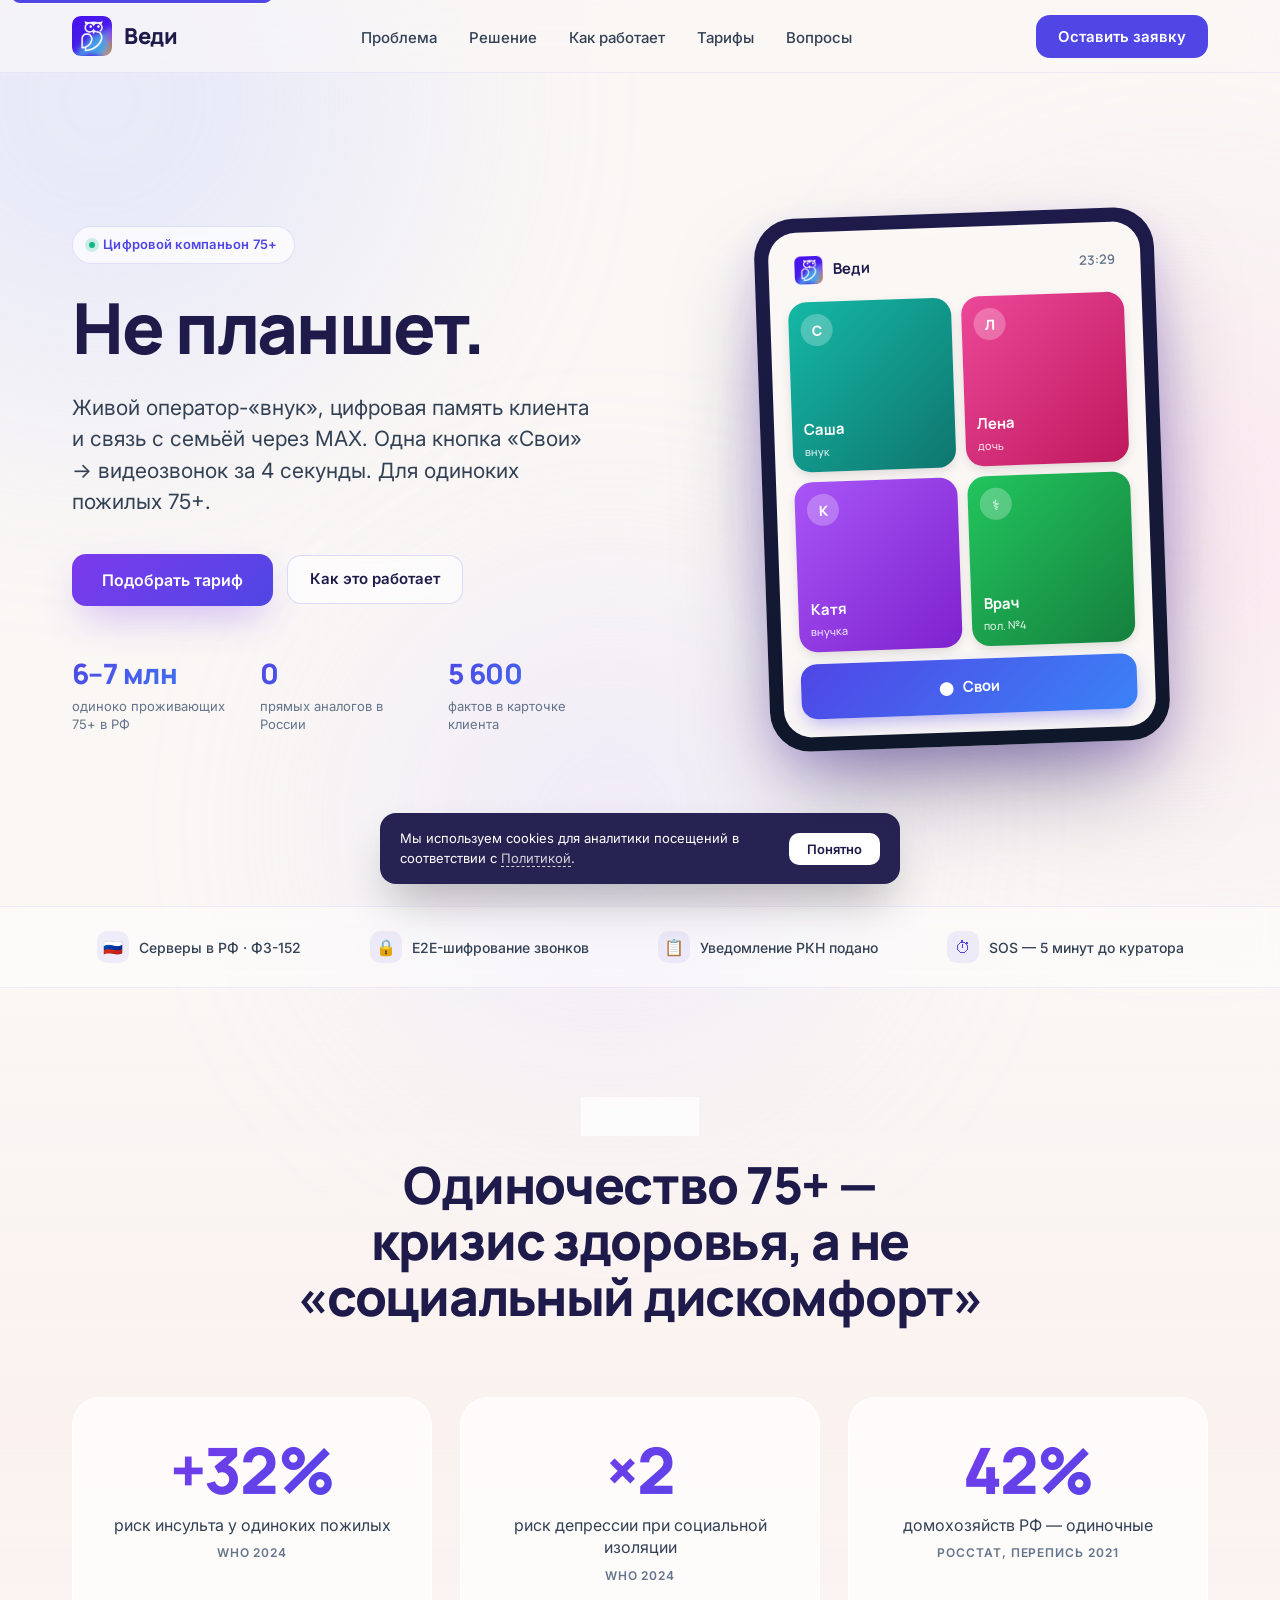
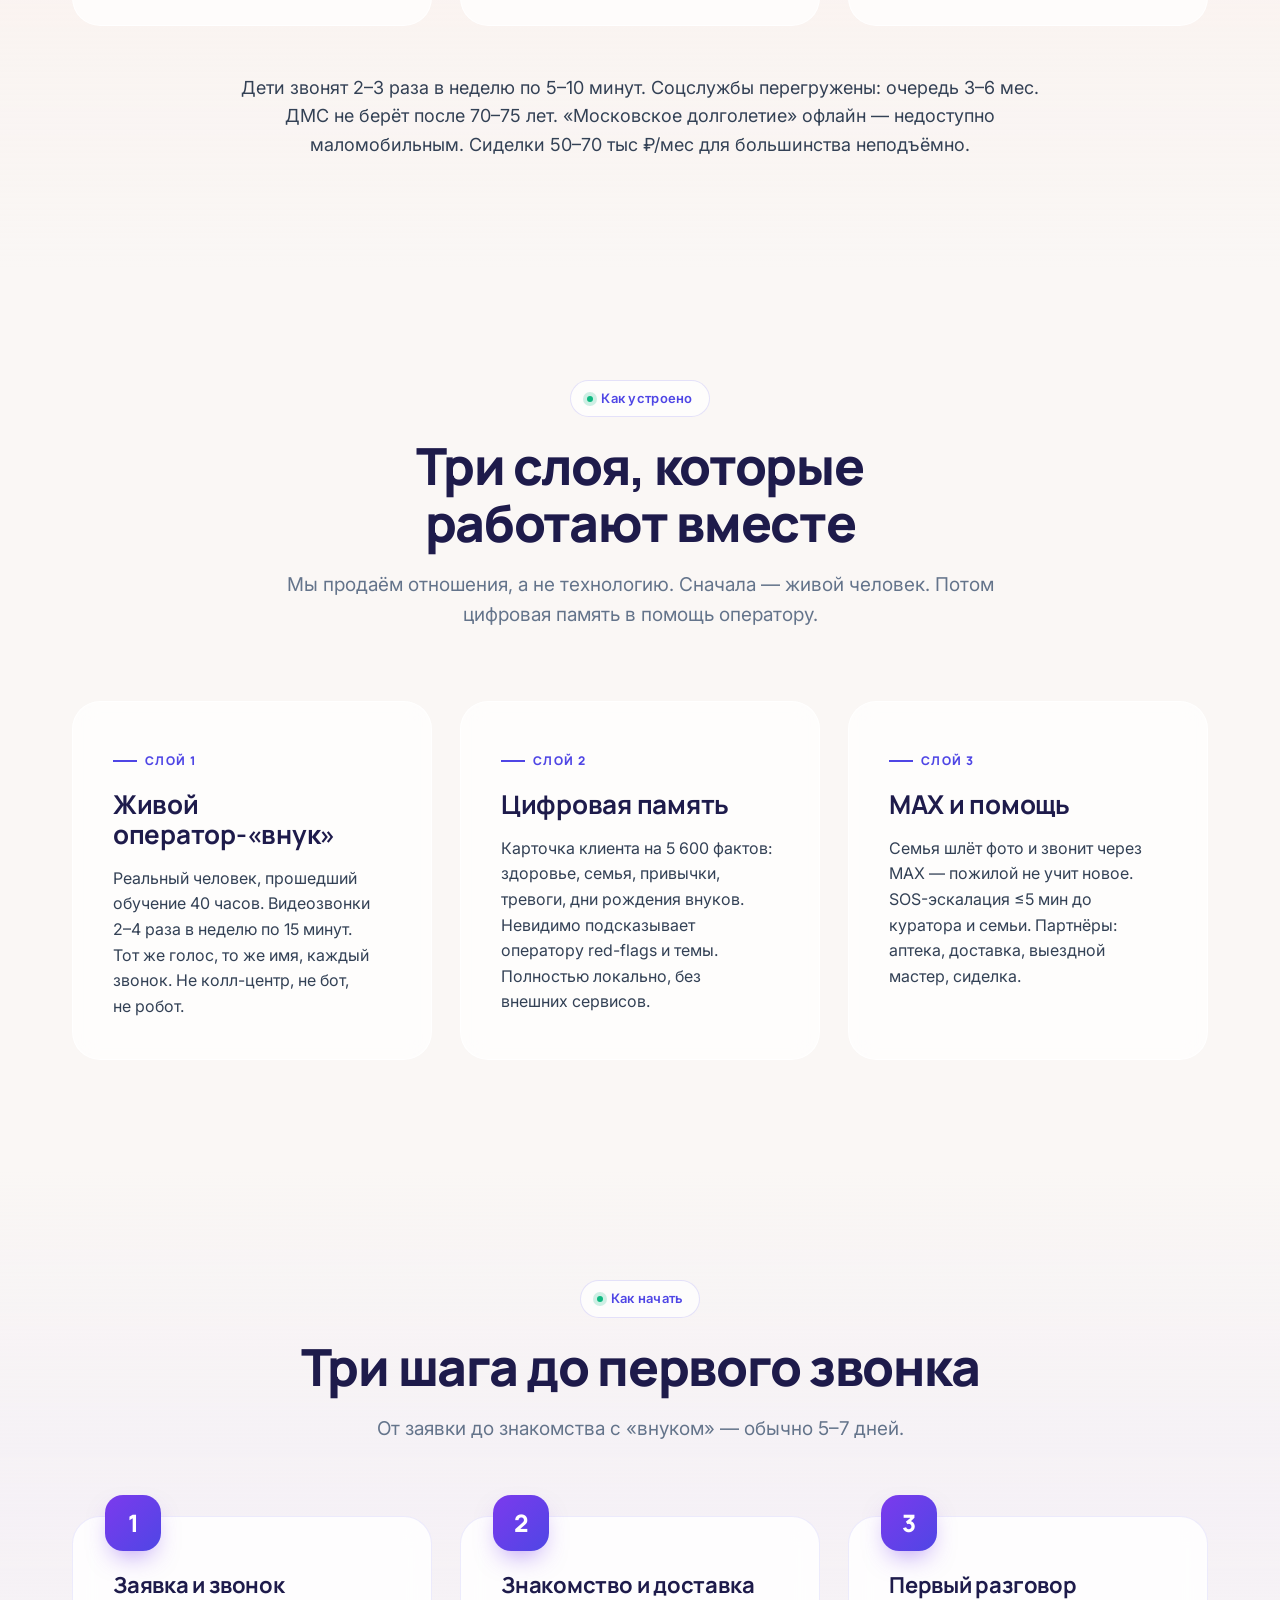
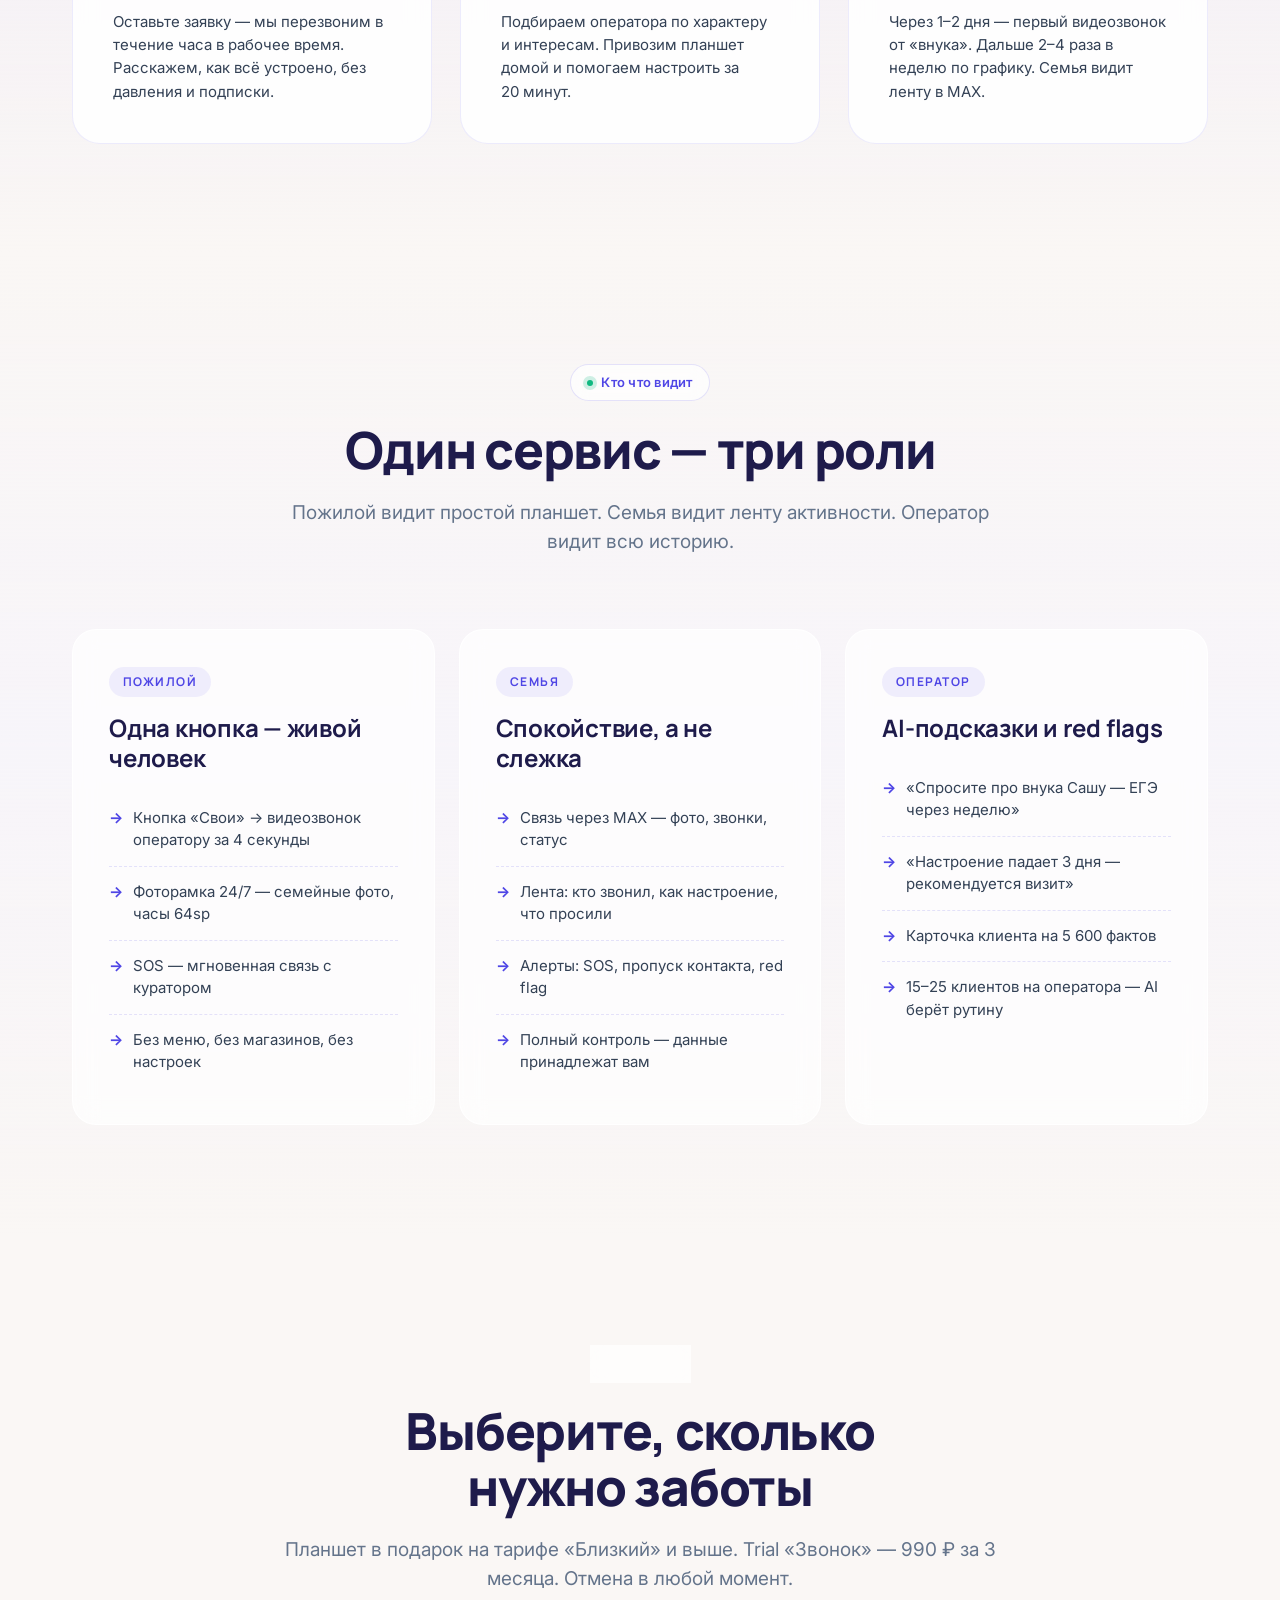
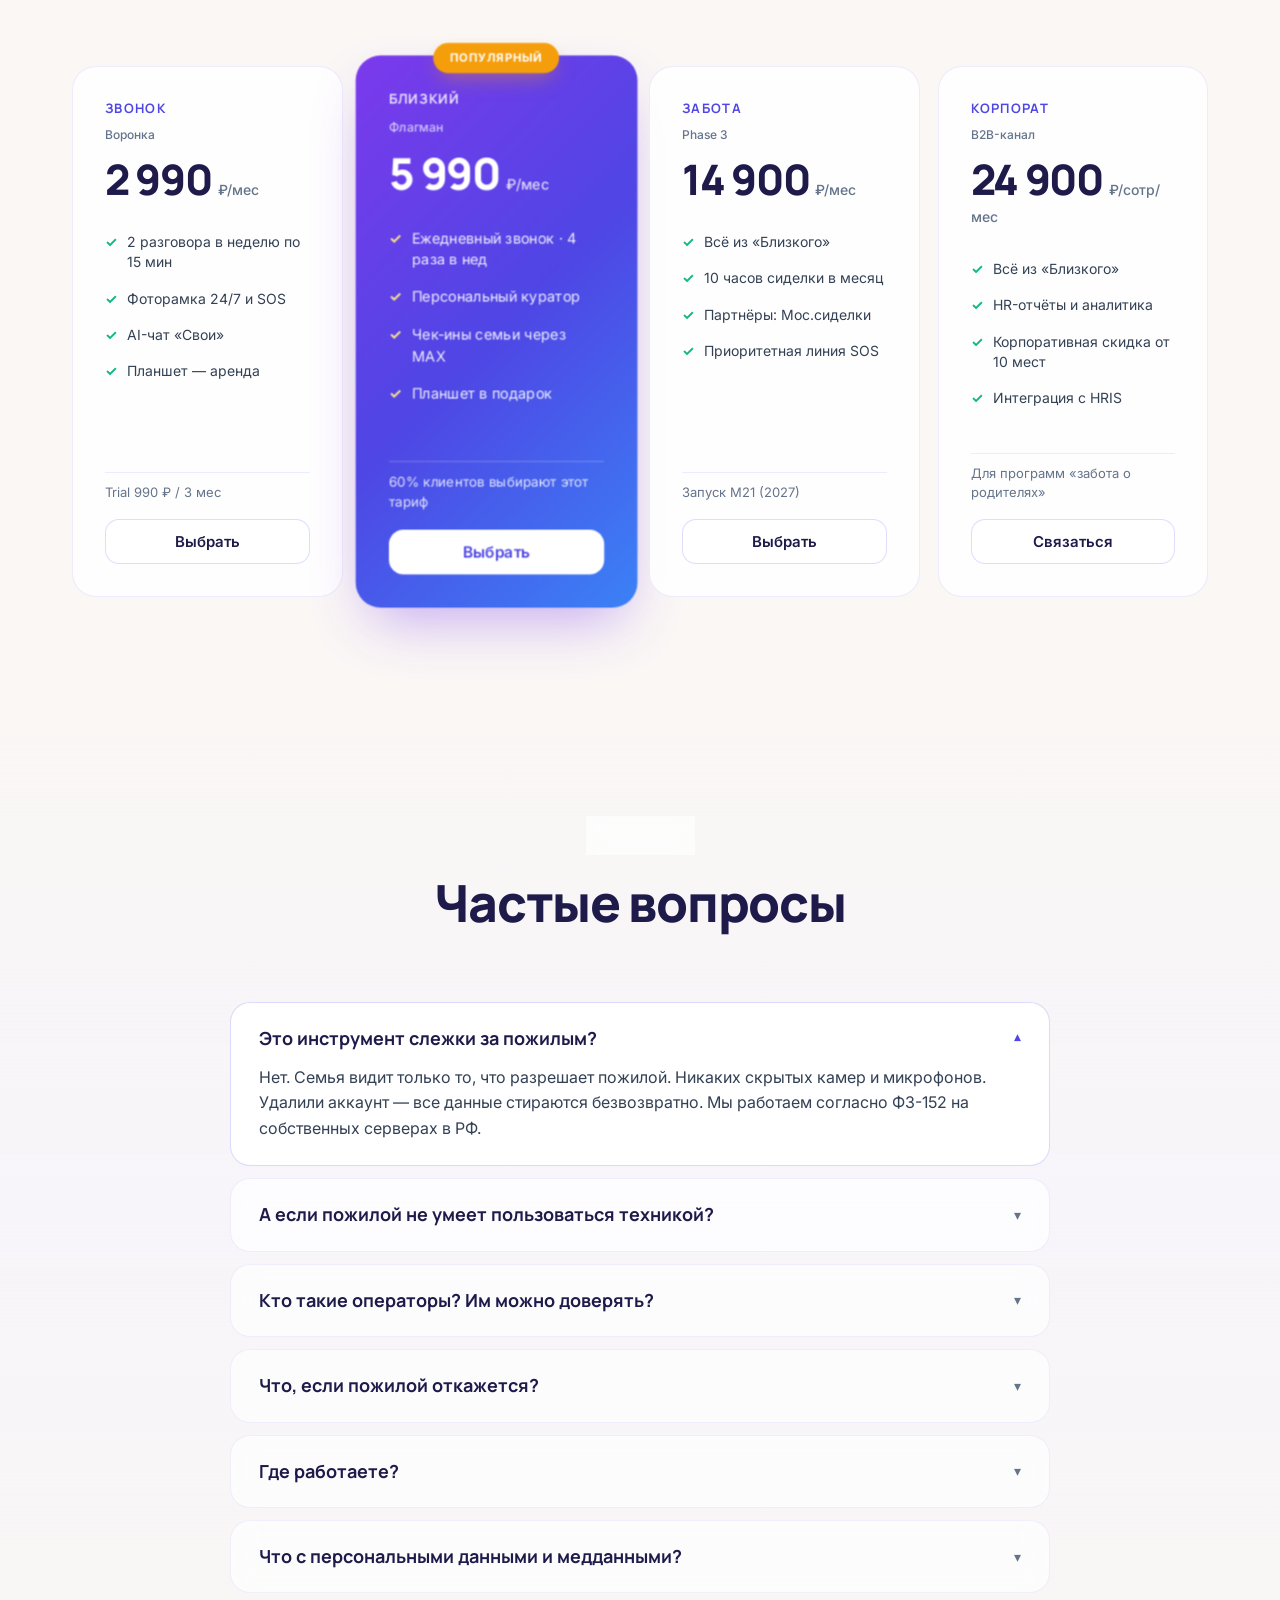
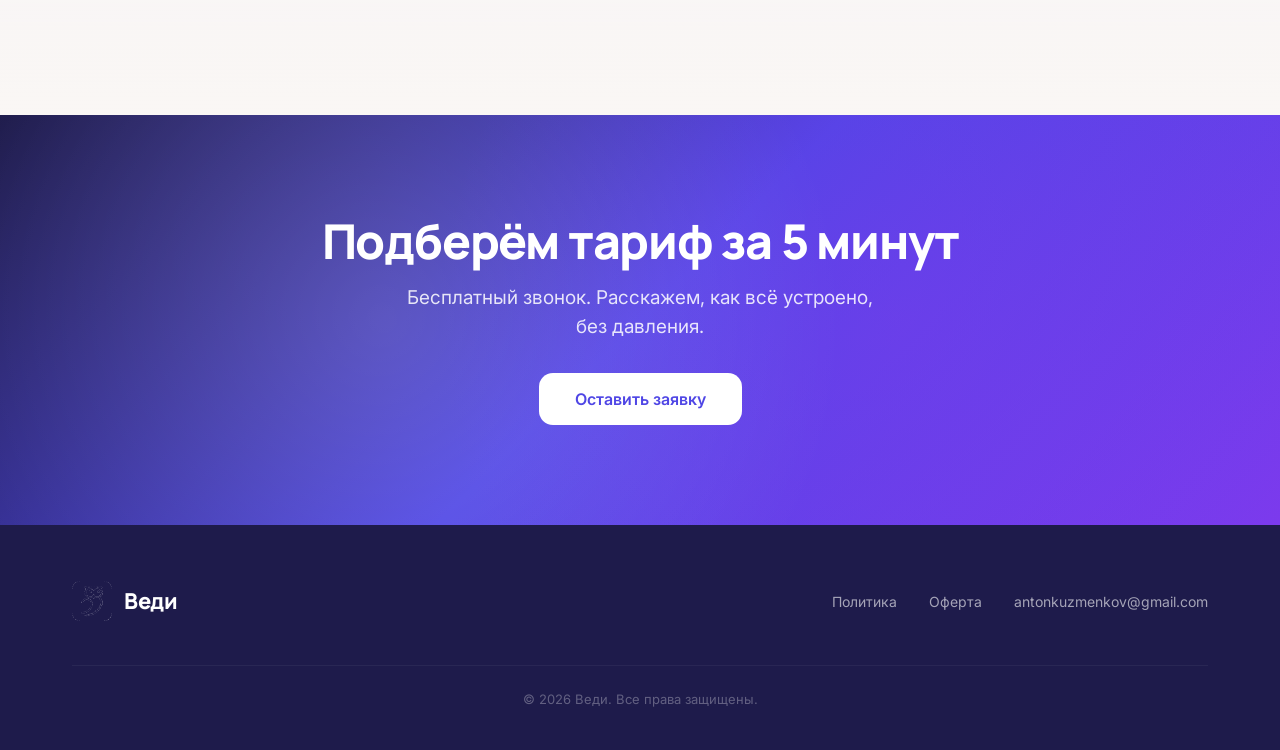
==== index.html @ d4cc8a1d "feat: initial site (Веди landing + CMS)" ====
<!doctype html>
<html lang="ru">
<head>
<meta charset="utf-8">
<meta name="viewport" content="width=device-width, initial-scale=1">
<meta name="theme-color" content="#4F46E5">
<title>Веди — лекарство от одиночества | Цифровой компаньон 75+</title>
<meta name="description" content="Не планшет. Внук, который звонит каждый день. Живой оператор, цифровая память клиента и связь с семьёй через MAX. Для одиноких пожилых 75+.">
<meta name="keywords" content="одиночество пожилых, цифровой компаньон, забота 75+, операторы видеозвонки, MAX мессенджер, ФЗ-152">
<meta name="author" content="Веди">
<meta name="robots" content="index, follow">
<link rel="canonical" href="https://vedi.app/">

<!-- Open Graph -->
<meta property="og:type" content="website">
<meta property="og:locale" content="ru_RU">
<meta property="og:site_name" content="Веди">
<meta property="og:title" content="Веди — лекарство от одиночества">
<meta property="og:description" content="Цифровой компаньон 75+. Живой оператор-«внук», 5 600 фактов о клиенте, связь с семьёй через MAX.">
<meta property="og:image" content="https://vedi.app/assets/og-image.png">
<meta property="og:url" content="https://vedi.app/">

<!-- Twitter -->
<meta name="twitter:card" content="summary_large_image">
<meta name="twitter:title" content="Веди — лекарство от одиночества">
<meta name="twitter:description" content="Цифровой компаньон 75+. Живой оператор, цифровая память, связь с семьёй.">
<meta name="twitter:image" content="https://vedi.app/assets/og-image.png">

<link rel="icon" type="image/png" href="assets/owl-logo-small.png">
<link rel="apple-touch-icon" href="assets/owl-logo-small.png">
<link rel="manifest" href="manifest.webmanifest">
<link rel="stylesheet" href="colors_and_type.css">

<!-- JSON-LD: Organization -->
<script type="application/ld+json">
{
  "@context": "https://schema.org",
  "@type": "Organization",
  "name": "Веди",
  "url": "https://vedi.app",
  "logo": "https://vedi.app/assets/owl-logo.png",
  "description": "Цифровой компаньон для одиноких пожилых 75+: живой оператор, цифровая память клиента, связь с семьёй через MAX.",
  "email": "antonkuzmenkov@gmail.com",
  "sameAs": [],
  "address": {
    "@type": "PostalAddress",
    "addressCountry": "RU",
    "addressLocality": "Москва"
  }
}
</script>

<style>
  :root {
    --warm-cream: #FAF7F5;
    --warm-peach: #FDF4F0;
    --soft-rose: #FCE7E1;
    --gold-soft: #FCD34D;
  }

  * { box-sizing: border-box; }
  body { margin: 0; background: var(--warm-cream); font-family: var(--font-body); color: var(--fg-2); overflow-x: hidden; -webkit-tap-highlight-color: transparent; }
  body.modal-open { overflow: hidden; }
  .wrap { max-width: 1200px; margin: 0 auto; padding: 0 32px; }

  /* Skip link for accessibility */
  .skip-link { position: absolute; top: -40px; left: 12px; background: var(--indigo-600); color: #fff; padding: 8px 14px; border-radius: 8px; z-index: 1000; transition: top 0.2s; }
  .skip-link:focus { top: 12px; }

  /* Animated background blobs */
  .bg-blob {
    position: fixed; border-radius: 50%; filter: blur(120px); opacity: 0.35;
    pointer-events: none; z-index: 0; animation: float 20s ease-in-out infinite;
  }
  .blob-1 { width: 600px; height: 600px; background: #C7D2FE; top: -200px; left: -200px; animation-delay: 0s; }
  .blob-2 { width: 500px; height: 500px; background: #FBCFE8; top: 30%; right: -150px; animation-delay: -8s; }
  .blob-3 { width: 450px; height: 450px; background: #DDD6FE; bottom: -150px; left: 30%; animation-delay: -14s; }
  @keyframes float {
    0%, 100% { transform: translate(0, 0) scale(1); }
    33% { transform: translate(30px, -50px) scale(1.05); }
    66% { transform: translate(-20px, 30px) scale(0.95); }
  }

  main, header, footer { position: relative; z-index: 1; }

  /* Header glassmorphism */
  header {
    position: sticky; top: 0; z-index: 100;
    background: rgba(250, 247, 245, 0.7);
    backdrop-filter: blur(20px) saturate(180%);
    -webkit-backdrop-filter: blur(20px) saturate(180%);
    border-bottom: 1px solid rgba(79, 70, 229, 0.08);
  }
  header .wrap { display: flex; align-items: center; justify-content: space-between; height: 72px; }
  .logo { display: flex; align-items: center; gap: 12px; text-decoration: none; border: none; }
  .logo img { width: 40px; height: 40px; }
  .logo .name { font-family: var(--font-display); font-weight: 800; color: var(--indigo-950); font-size: 22px; letter-spacing: -0.02em; }
  nav ul { display: flex; gap: 32px; list-style: none; margin: 0; padding: 0; }
  nav a { font-size: 15px; color: var(--fg-2); border: none; font-weight: 500; transition: color 0.2s; }
  nav a:hover { color: var(--indigo-600); }

  .btn {
    display: inline-flex; align-items: center; gap: 8px; padding: 12px 22px; border-radius: 14px;
    font-family: var(--font-body); font-weight: 600; font-size: 15px; cursor: pointer; border: none;
    transition: all 0.25s cubic-bezier(0.4,0,0.2,1); text-decoration: none; white-space: nowrap;
  }
  .btn:focus-visible { outline: 3px solid rgba(79,70,229,0.4); outline-offset: 2px; }
  .btn-primary { background: var(--indigo-600); color: #fff; }
  .btn-primary:hover { background: #4338CA; transform: translateY(-2px); box-shadow: 0 12px 32px -10px rgba(79,70,229,0.4); }
  .btn-gradient {
    background: linear-gradient(135deg, #7C3AED 0%, #4F46E5 50%, #3B82F6 100%);
    color: #fff; padding: 16px 30px; font-size: 16px;
    box-shadow: 0 16px 40px -12px rgba(124,58,237,0.45);
    background-size: 200% 200%; transition: all 0.3s;
  }
  .btn-gradient:hover { transform: translateY(-2px); box-shadow: 0 24px 56px -12px rgba(124,58,237,0.55); background-position: right center; }
  .btn-ghost { background: rgba(255,255,255,0.6); backdrop-filter: blur(8px); color: var(--indigo-950); border: 1px solid rgba(79,70,229,0.18); }
  .btn-ghost:hover { background: rgba(255,255,255,0.9); border-color: var(--indigo-600); }

  /* Reveal on scroll */
  .reveal { opacity: 0; transform: translateY(24px); transition: opacity 0.7s ease, transform 0.7s ease; }
  .reveal.in { opacity: 1; transform: translateY(0); }
  @media (prefers-reduced-motion: reduce) {
    .reveal { opacity: 1; transform: none; transition: none; }
    .bg-blob { animation: none; }
  }

  /* Hero */
  .hero { padding: 100px 0 120px; position: relative; }
  .hero-grid { display: grid; grid-template-columns: 1.15fr 1fr; gap: 80px; align-items: center; }
  .eyebrow {
    display: inline-flex; align-items: center; gap: 8px;
    padding: 8px 16px; border-radius: 999px;
    background: rgba(255,255,255,0.7); backdrop-filter: blur(8px);
    color: var(--indigo-600); border: 1px solid rgba(79,70,229,0.15);
    font-size: 13px; font-weight: 600; margin-bottom: 28px; letter-spacing: 0.02em;
  }
  .eyebrow::before { content: ''; width: 6px; height: 6px; background: #10B981; border-radius: 50%; box-shadow: 0 0 0 4px rgba(16,185,129,0.2); animation: pulse 2s infinite; }
  @keyframes pulse { 0%, 100% { box-shadow: 0 0 0 4px rgba(16,185,129,0.2); } 50% { box-shadow: 0 0 0 8px rgba(16,185,129,0); } }

  h1 {
    font-family: var(--font-display); font-size: clamp(40px, 5.5vw, 72px); line-height: 1.02; letter-spacing: -0.03em;
    color: var(--indigo-950); font-weight: 800; margin: 0 0 28px; text-wrap: balance;
  }
  h1 .em { color: #4F46E5; background: linear-gradient(135deg, #7C3AED 0%, #4F46E5 50%, #3B82F6 100%); -webkit-background-clip: text; background-clip: text; -webkit-text-fill-color: transparent; display: inline-block; }
  @supports not ((-webkit-background-clip: text) or (background-clip: text)) { h1 .em { color: #4F46E5; -webkit-text-fill-color: #4F46E5; background: none; } }
  .hero p.lead { font-size: 21px; color: var(--fg-2); margin-bottom: 36px; max-width: 540px; line-height: 1.5; font-weight: 400; }
  .hero-ctas { display: flex; gap: 14px; align-items: center; flex-wrap: wrap; }
  .hero-meta { margin-top: 48px; display: grid; grid-template-columns: repeat(3, 1fr); gap: 24px; max-width: 540px; }
  .hero-meta div { font-size: 13px; color: var(--slate-500); line-height: 1.4; }
  .hero-meta b {
    font-family: var(--font-display); font-weight: 800; font-size: 28px; display: block;
    background: linear-gradient(135deg, #4F46E5 0%, #3B82F6 100%); -webkit-background-clip: text; background-clip: text; color: transparent;
    letter-spacing: -0.02em; margin-bottom: 4px;
  }

  /* Device mock */
  .device-wrap { position: relative; padding: 40px; }
  .device-wrap::before {
    content: ''; position: absolute; inset: 0; border-radius: 40px;
    background: radial-gradient(circle at 50% 50%, rgba(124,58,237,0.15) 0%, transparent 70%);
    z-index: -1;
  }
  .device {
    aspect-ratio: 3 / 4; max-width: 400px; margin: 0 auto; border-radius: 40px;
    background: linear-gradient(180deg, #1E1B4B 0%, #0F172A 100%); padding: 14px;
    box-shadow: 0 50px 100px -25px rgba(30,27,75,0.5), 0 20px 50px -10px rgba(124,58,237,0.3);
    transform: rotate(-2deg) translateY(0); position: relative;
    transition: transform 0.5s cubic-bezier(0.4,0,0.2,1);
  }
  .device:hover { transform: rotate(0deg) translateY(-8px); }
  .device::before {
    content: ''; position: absolute; top: 14px; left: 50%; transform: translateX(-50%);
    width: 80px; height: 6px; background: rgba(255,255,255,0.1); border-radius: 3px;
  }
  .screen {
    background: #FAF7F5; border-radius: 28px; height: 100%;
    padding: 18px; display: flex; flex-direction: column; gap: 12px; overflow: hidden;
  }
  .screen-head { display: flex; align-items: center; gap: 10px; padding: 6px 8px; }
  .screen-head img { width: 28px; height: 28px; }
  .screen-head .t { font-family: var(--font-display); font-weight: 700; font-size: 15px; color: var(--indigo-950); }
  .screen-head .clock { margin-left: auto; font-family: var(--font-display); font-weight: 600; font-size: 13px; color: var(--slate-500); font-variant-numeric: tabular-nums; }
  .tiles { display: grid; grid-template-columns: 1fr 1fr; gap: 10px; flex: 1; }
  .tile {
    border-radius: 18px; padding: 12px; color: #fff;
    display: flex; flex-direction: column; justify-content: space-between;
    font-family: var(--font-display); font-weight: 700; font-size: 15px;
    box-shadow: 0 4px 12px -2px rgba(0,0,0,0.15);
  }
  .tile .c { width: 32px; height: 32px; border-radius: 50%; background: rgba(255,255,255,0.25); display: flex; align-items: center; justify-content: center; font-weight: 800; font-size: 14px; }
  .tile .role { font-size: 11px; font-weight: 500; opacity: 0.85; margin-top: 2px; }
  .tile-action {
    background: linear-gradient(135deg, #4F46E5 0%, #3B82F6 100%);
    display: flex; align-items: center; justify-content: center; gap: 8px;
    padding: 14px; border-radius: 16px; color: #fff;
    font-family: var(--font-display); font-weight: 700; font-size: 15px;
    box-shadow: 0 8px 20px -6px rgba(79,70,229,0.5);
  }

  /* Trust strip */
  .trust-strip { padding: 24px 0; border-top: 1px solid rgba(79,70,229,0.08); border-bottom: 1px solid rgba(79,70,229,0.08); background: rgba(255,255,255,0.45); backdrop-filter: blur(10px); }
  .trust-strip .wrap { display: flex; justify-content: space-around; align-items: center; gap: 20px; flex-wrap: wrap; }
  .trust-pill { display: inline-flex; align-items: center; gap: 10px; font-size: 14px; color: var(--fg-2); font-weight: 500; }
  .trust-pill .ico { width: 32px; height: 32px; border-radius: 10px; background: rgba(79,70,229,0.08); color: var(--indigo-600); display: flex; align-items: center; justify-content: center; font-size: 16px; flex-shrink: 0; }

  /* Sections */
  section { padding: 110px 0; position: relative; }
  .section-head { text-align: center; max-width: 740px; margin: 0 auto 72px; }
  .section-head .eyebrow { margin-bottom: 20px; }
  h2 {
    font-family: var(--font-display); font-size: clamp(32px, 4vw, 52px); line-height: 1.1; letter-spacing: -0.025em;
    color: var(--indigo-950); margin: 0 0 20px; font-weight: 800; text-wrap: balance;
  }
  .section-head p { font-size: 19px; color: var(--slate-500); line-height: 1.55; margin: 0; }

  /* Problem stats */
  .problem-bg { background: linear-gradient(180deg, transparent 0%, rgba(252,231,225,0.3) 50%, transparent 100%); }
  .stats-grid { display: grid; grid-template-columns: repeat(3, 1fr); gap: 28px; margin-bottom: 48px; }
  .stat-card {
    background: rgba(255,255,255,0.7); backdrop-filter: blur(12px);
    border: 1px solid rgba(255,255,255,0.8); border-radius: 28px; padding: 40px;
    text-align: center; transition: all 0.3s;
  }
  .stat-card:hover { transform: translateY(-6px); box-shadow: 0 20px 40px -12px rgba(124,58,237,0.2); }
  .stat-card .v {
    font-family: var(--font-display); font-weight: 800; font-size: 64px;
    background: linear-gradient(135deg, #7C3AED 0%, #4F46E5 100%); -webkit-background-clip: text; background-clip: text; color: transparent;
    letter-spacing: -0.03em; line-height: 1; margin-bottom: 12px;
  }
  .stat-card .l { font-size: 16px; color: var(--fg-2); line-height: 1.4; margin-bottom: 8px; }
  .stat-card .s { font-size: 12px; color: var(--slate-500); text-transform: uppercase; letter-spacing: 0.08em; font-weight: 600; }
  .problem-summary { max-width: 820px; margin: 0 auto; text-align: center; font-size: 18px; color: var(--fg-2); line-height: 1.6; }

  /* Three layers */
  .three { display: grid; grid-template-columns: repeat(3, 1fr); gap: 28px; }
  .layer {
    background: rgba(255,255,255,0.7); backdrop-filter: blur(12px);
    border: 1px solid rgba(255,255,255,0.8); border-radius: 28px; padding: 40px;
    transition: all 0.3s; position: relative; overflow: hidden;
  }
  .layer::before {
    content: ''; position: absolute; top: 0; left: 0; right: 0; height: 4px;
    background: linear-gradient(90deg, #7C3AED 0%, #4F46E5 50%, #3B82F6 100%);
    transform: translateY(-4px); transition: transform 0.3s;
  }
  .layer:hover { transform: translateY(-6px); box-shadow: 0 30px 60px -16px rgba(79,70,229,0.25); border-color: rgba(79,70,229,0.2); }
  .layer:hover::before { transform: translateY(0); }
  .layer .n {
    font-family: var(--font-display); font-weight: 800; font-size: 12px;
    color: var(--indigo-600); margin-bottom: 20px; letter-spacing: 0.12em; text-transform: uppercase;
    display: inline-flex; align-items: center; gap: 8px;
  }
  .layer .n::before { content: ''; width: 24px; height: 2px; background: var(--indigo-600); }
  .layer h3 { font-family: var(--font-display); font-size: 26px; margin: 0 0 16px; color: var(--indigo-950); font-weight: 700; letter-spacing: -0.01em; }
  .layer p { color: var(--fg-2); font-size: 16px; line-height: 1.6; margin: 0; }

  /* Steps (3 шага начала) */
  .steps-bg { background: linear-gradient(180deg, transparent 0%, rgba(238,232,248,0.4) 50%, transparent 100%); }
  .steps { display: grid; grid-template-columns: repeat(3, 1fr); gap: 28px; }
  .step {
    background: rgba(255,255,255,0.85); backdrop-filter: blur(12px);
    border: 1px solid rgba(79,70,229,0.1); border-radius: 28px; padding: 40px;
    position: relative; transition: all 0.3s;
  }
  .step:hover { transform: translateY(-4px); box-shadow: 0 20px 48px -16px rgba(79,70,229,0.2); }
  .step .num {
    position: absolute; top: -22px; left: 32px;
    width: 56px; height: 56px; border-radius: 18px;
    background: linear-gradient(135deg, #7C3AED 0%, #4F46E5 100%); color: #fff;
    font-family: var(--font-display); font-weight: 800; font-size: 24px;
    display: flex; align-items: center; justify-content: center;
    box-shadow: 0 12px 24px -8px rgba(124,58,237,0.5);
  }
  .step h3 { font-family: var(--font-display); font-size: 22px; margin: 16px 0 12px; color: var(--indigo-950); font-weight: 700; letter-spacing: -0.01em; }
  .step p { color: var(--fg-2); font-size: 15px; line-height: 1.55; margin: 0; }

  /* How it works */
  .how-bg { background: linear-gradient(180deg, transparent 0%, rgba(245,243,255,0.5) 50%, transparent 100%); }
  .flows { display: grid; grid-template-columns: repeat(3, 1fr); gap: 24px; }
  .flow {
    padding: 36px; border-radius: 24px;
    background: rgba(255,255,255,0.7); backdrop-filter: blur(12px);
    border: 1px solid rgba(255,255,255,0.8);
  }
  .flow-head {
    font-family: var(--font-display); font-weight: 700; font-size: 12px;
    color: var(--indigo-600); text-transform: uppercase; letter-spacing: 0.12em; margin-bottom: 16px;
    display: inline-block; padding: 6px 14px; background: rgba(79,70,229,0.08); border-radius: 999px;
  }
  .flow h3 { font-family: var(--font-display); font-size: 24px; margin: 0 0 20px; color: var(--indigo-950); font-weight: 700; letter-spacing: -0.01em; line-height: 1.25; }
  .flow ul { list-style: none; padding: 0; margin: 0; }
  .flow li { padding: 14px 0; border-bottom: 1px dashed rgba(79,70,229,0.15); font-size: 15px; color: var(--fg-2); line-height: 1.5; display: flex; gap: 10px; align-items: flex-start; }
  .flow li:last-child { border-bottom: none; }
  .flow li::before { content: '→'; color: var(--indigo-600); font-weight: 700; flex-shrink: 0; }

  /* Tariffs */
  .tariffs { display: grid; grid-template-columns: repeat(4, 1fr); gap: 18px; }
  .tariff {
    border-radius: 24px; padding: 32px;
    background: rgba(255,255,255,0.85); backdrop-filter: blur(12px);
    border: 1px solid rgba(79,70,229,0.1); position: relative;
    transition: all 0.3s; display: flex; flex-direction: column;
  }
  .tariff:hover { transform: translateY(-6px); box-shadow: 0 24px 48px -16px rgba(79,70,229,0.2); border-color: rgba(79,70,229,0.25); }
  .tariff.popular {
    background: linear-gradient(135deg, #7C3AED 0%, #4F46E5 50%, #3B82F6 100%);
    color: #fff; border: none; box-shadow: 0 24px 56px -16px rgba(124,58,237,0.45);
    transform: scale(1.04);
  }
  .tariff.popular:hover { transform: scale(1.04) translateY(-6px); box-shadow: 0 32px 64px -16px rgba(124,58,237,0.55); }
  .tariff .ribbon {
    position: absolute; top: -12px; left: 50%; transform: translateX(-50%);
    background: var(--gold); color: #fff; padding: 6px 16px; border-radius: 999px;
    font-size: 11px; font-weight: 700; letter-spacing: 0.08em; text-transform: uppercase;
    box-shadow: 0 8px 20px -6px rgba(245,158,11,0.5);
  }
  .tariff-name { font-family: var(--font-display); font-weight: 700; font-size: 13px; text-transform: uppercase; letter-spacing: 0.1em; color: var(--indigo-600); margin-bottom: 8px; }
  .tariff.popular .tariff-name { color: rgba(255,255,255,0.85); }
  .tariff-subname { font-size: 12px; color: var(--slate-500); margin-bottom: 14px; font-weight: 500; }
  .tariff.popular .tariff-subname { color: rgba(255,255,255,0.7); }
  .tariff-price { font-family: var(--font-display); font-weight: 800; font-size: 42px; color: var(--indigo-950); letter-spacing: -0.03em; line-height: 1; }
  .tariff.popular .tariff-price { color: #fff; }
  .tariff-period { font-size: 14px; color: var(--slate-500); font-weight: 500; margin-left: 6px; }
  .tariff.popular .tariff-period { color: rgba(255,255,255,0.8); }
  .tariff-trial { font-size: 13px; color: var(--slate-500); margin-top: 10px; padding-top: 10px; border-top: 1px solid rgba(79,70,229,0.1); }
  .tariff.popular .tariff-trial { color: rgba(255,255,255,0.85); border-top-color: rgba(255,255,255,0.2); }
  .tariff ul { list-style: none; padding: 0; margin: 22px 0 26px; flex: 1; }
  .tariff li { font-size: 14px; padding: 8px 0; color: var(--fg-2); display: flex; gap: 10px; align-items: flex-start; line-height: 1.45; }
  .tariff.popular li { color: rgba(255,255,255,0.92); }
  .tariff li::before { content: '✓'; color: var(--emerald); font-weight: 700; flex-shrink: 0; }
  .tariff.popular li::before { color: #FDE68A; }
  .tariff .btn { width: 100%; justify-content: center; }
  .tariff.popular .btn { background: #fff; color: var(--indigo-600); }
  .tariff.popular .btn:hover { background: rgba(255,255,255,0.92); transform: translateY(-2px); }

  /* FAQ */
  .faq-list { max-width: 820px; margin: 0 auto; }
  .faq-item {
    padding: 24px 28px; border-radius: 20px; margin-bottom: 12px; cursor: pointer;
    background: rgba(255,255,255,0.7); backdrop-filter: blur(12px);
    border: 1px solid rgba(79,70,229,0.08); transition: all 0.25s;
  }
  .faq-item:hover { border-color: rgba(79,70,229,0.2); }
  .faq-item.open { background: rgba(255,255,255,0.92); border-color: rgba(79,70,229,0.2); }
  .faq-q {
    font-family: var(--font-display); font-weight: 700; color: var(--indigo-950); font-size: 18px;
    display: flex; justify-content: space-between; align-items: center; gap: 16px; line-height: 1.3;
  }
  .faq-a { font-size: 16px; color: var(--fg-2); margin-top: 14px; line-height: 1.6; display: none; }
  .faq-item.open .faq-a { display: block; }
  .faq-item .chev { transition: transform 0.25s; color: var(--slate-500); flex-shrink: 0; font-size: 14px; }
  .faq-item.open .chev { transform: rotate(180deg); color: var(--indigo-600); }

  /* CTA band */
  .cta-band {
    padding: 100px 0; text-align: center; color: #fff; position: relative; overflow: hidden;
    background: linear-gradient(135deg, #1E1B4B 0%, #4F46E5 50%, #7C3AED 100%);
  }
  .cta-band::before {
    content: ''; position: absolute; inset: 0;
    background: radial-gradient(circle at 30% 50%, rgba(255,255,255,0.15) 0%, transparent 50%),
                radial-gradient(circle at 70% 50%, rgba(124,58,237,0.4) 0%, transparent 50%);
  }
  .cta-band > .wrap { position: relative; z-index: 1; }
  .cta-band h2 { color: #fff; font-size: clamp(32px, 4vw, 48px); margin-bottom: 16px; }
  .cta-band p { color: rgba(255,255,255,0.85); margin: 0 0 32px; font-size: 19px; max-width: 560px; margin-left: auto; margin-right: auto; }
  .cta-band .btn { background: #fff; color: var(--indigo-600); padding: 16px 36px; font-size: 16px; }
  .cta-band .btn:hover { background: rgba(255,255,255,0.92); transform: translateY(-2px); box-shadow: 0 16px 32px -8px rgba(0,0,0,0.3); }

  /* Footer */
  footer { padding: 56px 0 40px; background: var(--indigo-950); color: rgba(255,255,255,0.6); font-size: 14px; }
  footer .wrap { display: flex; justify-content: space-between; align-items: center; flex-wrap: wrap; gap: 20px; }
  footer .logo .name { color: #fff; }
  footer a { color: rgba(255,255,255,0.6); border: none; transition: color 0.2s; }
  footer a:hover { color: #fff; }
  footer ul { list-style: none; display: flex; gap: 32px; padding: 0; margin: 0; flex-wrap: wrap; }
  .copyright { font-size: 13px; opacity: 0.5; width: 100%; padding-top: 24px; border-top: 1px solid rgba(255,255,255,0.1); margin-top: 24px; text-align: center; }

  /* Modal — заявка */
  .modal-back {
    position: fixed; inset: 0; z-index: 1000;
    background: rgba(30,27,75,0.55); backdrop-filter: blur(8px);
    display: none; align-items: center; justify-content: center; padding: 20px;
    opacity: 0; transition: opacity 0.25s;
  }
  .modal-back.show { display: flex; opacity: 1; }
  .modal {
    background: #fff; border-radius: 24px; max-width: 480px; width: 100%;
    padding: 36px; box-shadow: 0 40px 80px -20px rgba(30,27,75,0.5);
    max-height: 92vh; overflow-y: auto;
    transform: translateY(20px); transition: transform 0.3s;
  }
  .modal-back.show .modal { transform: translateY(0); }
  .modal-head { display: flex; justify-content: space-between; align-items: flex-start; margin-bottom: 6px; }
  .modal h3 { font-family: var(--font-display); font-size: 26px; color: var(--indigo-950); margin: 0; letter-spacing: -0.02em; line-height: 1.2; }
  .modal-close { background: rgba(79,70,229,0.08); border: none; width: 36px; height: 36px; border-radius: 50%; cursor: pointer; color: var(--indigo-950); font-size: 20px; transition: all 0.2s; flex-shrink: 0; }
  .modal-close:hover { background: rgba(79,70,229,0.15); transform: rotate(90deg); }
  .modal-desc { color: var(--slate-500); font-size: 14px; margin: 6px 0 22px; }
  .field { margin-bottom: 14px; }
  .field label { display: block; font-size: 12px; font-weight: 600; color: var(--slate-500); text-transform: uppercase; letter-spacing: 0.06em; margin-bottom: 6px; }
  .field input, .field textarea, .field select {
    width: 100%; box-sizing: border-box;
    padding: 12px 14px; border-radius: 12px;
    border: 1px solid rgba(79,70,229,0.15);
    font-family: var(--font-body); font-size: 15px; color: var(--indigo-950);
    background: #FCFBFA; transition: all 0.2s;
  }
  .field input:focus, .field textarea:focus, .field select:focus {
    outline: none; border-color: var(--indigo-600); background: #fff;
    box-shadow: 0 0 0 3px rgba(79,70,229,0.1);
  }
  .field textarea { resize: vertical; min-height: 80px; line-height: 1.5; }
  .field .err { color: #DC2626; font-size: 12px; margin-top: 4px; display: none; }
  .field.err input, .field.err textarea, .field.err select { border-color: #DC2626; }
  .field.err .err { display: block; }
  .consent { display: flex; gap: 10px; align-items: flex-start; font-size: 13px; color: var(--slate-500); line-height: 1.4; margin-bottom: 18px; }
  .consent input { margin-top: 3px; flex-shrink: 0; width: 16px; height: 16px; accent-color: var(--indigo-600); }
  .consent a { color: var(--indigo-600); border-bottom: 1px dashed currentColor; }
  .modal-submit { width: 100%; justify-content: center; padding: 14px; }
  .modal-success { text-align: center; padding: 16px 0; display: none; }
  .modal-success.show { display: block; }
  .modal-form.hide { display: none; }
  .modal-success .ico { width: 72px; height: 72px; border-radius: 50%; background: linear-gradient(135deg,#10B981,#059669); color: #fff; display: flex; align-items: center; justify-content: center; font-size: 32px; margin: 0 auto 18px; box-shadow: 0 16px 32px -8px rgba(16,185,129,0.4); }
  .modal-success h3 { color: var(--indigo-950); margin-bottom: 12px; }
  .modal-success p { color: var(--fg-2); font-size: 15px; line-height: 1.5; }

  /* Cookie banner */
  .cookie-banner {
    position: fixed; bottom: 16px; left: 16px; right: 16px;
    max-width: 520px; margin: 0 auto;
    background: rgba(30,27,75,0.96); backdrop-filter: blur(20px);
    color: #fff; padding: 16px 20px; border-radius: 16px;
    box-shadow: 0 24px 48px -12px rgba(0,0,0,0.3);
    z-index: 999; display: none; align-items: center; gap: 14px; flex-wrap: wrap;
  }
  .cookie-banner.show { display: flex; }
  .cookie-banner p { margin: 0; font-size: 13px; line-height: 1.5; flex: 1; min-width: 200px; }
  .cookie-banner a { color: rgba(255,255,255,0.8); border-bottom: 1px dashed currentColor; }
  .cookie-banner button { background: #fff; color: var(--indigo-950); border: none; padding: 8px 18px; border-radius: 10px; font-family: var(--font-body); font-weight: 600; font-size: 13px; cursor: pointer; transition: all 0.2s; }
  .cookie-banner button:hover { background: rgba(255,255,255,0.9); transform: translateY(-1px); }

  /* Responsive */
  @media (max-width: 960px) {
    .hero-grid { grid-template-columns: 1fr; gap: 60px; }
    .hero-meta { max-width: 100%; }
    .three, .flows, .tariffs, .stats-grid, .steps { grid-template-columns: 1fr; }
    .tariff.popular { transform: scale(1); }
    .tariff.popular:hover { transform: translateY(-6px); }
    nav { display: none; }
    section { padding: 70px 0; }
    .hero { padding: 60px 0 80px; }
    .device-wrap { padding: 20px; }
    .trust-strip .wrap { justify-content: flex-start; }
  }
  @media (max-width: 480px) {
    .wrap { padding: 0 20px; }
    h1 { font-size: 36px; }
    h2 { font-size: 28px; }
    .hero p.lead { font-size: 18px; }
    footer .wrap { flex-direction: column; text-align: center; }
    .modal { padding: 24px; border-radius: 20px; }
  }
</style>
</head>
<body>

<a href="#main" class="skip-link">К основному содержанию</a>

<!-- Animated background -->
<div class="bg-blob blob-1" aria-hidden="true"></div>
<div class="bg-blob blob-2" aria-hidden="true"></div>
<div class="bg-blob blob-3" aria-hidden="true"></div>

<header>
  <div class="wrap">
    <a href="#" class="logo" aria-label="Веди — на главную">
      <img src="assets/owl-logo.png" alt="" width="40" height="40">
      <span class="name">Веди</span>
    </a>
    <nav aria-label="Главное меню">
      <ul>
        <li><a href="#problem">Проблема</a></li>
        <li><a href="#solution">Решение</a></li>
        <li><a href="#how">Как работает</a></li>
        <li><a href="#tariffs">Тарифы</a></li>
        <li><a href="#faq">Вопросы</a></li>
      </ul>
    </nav>
    <button class="btn btn-primary" data-open-modal aria-haspopup="dialog">Оставить заявку</button>
  </div>
</header>

<main id="main">

<section class="hero">
  <div class="wrap hero-grid">
    <div>
      <span class="eyebrow" id="eyebrow-hero">Цифровой компаньон 75+</span>
      <h1 id="hero-title">Не планшет.<br><span class="em" id="hero-accent">Внук, который звонит каждый день.</span></h1>
      <p class="lead" id="hero-lead">Живой оператор-«внук», цифровая память клиента и связь с семьёй через MAX. Одна кнопка «Свои» → видеозвонок за 4 секунды. Для одиноких пожилых 75+.</p>
      <div class="hero-ctas">
        <button class="btn btn-gradient" data-open-modal>Подобрать тариф</button>
        <a href="#how" class="btn btn-ghost">Как это работает</a>
      </div>
      <div class="hero-meta" id="hero-metrics">
        <div><b>6–7 млн</b>одиноко проживающих 75+ в РФ</div>
        <div><b>0</b>прямых аналогов в России</div>
        <div><b>5 600</b>фактов в карточке клиента</div>
      </div>
    </div>
    <div>
      <div class="device-wrap">
        <div class="device" aria-hidden="true">
          <div class="screen">
            <div class="screen-head">
              <img src="assets/owl-logo.png" alt="">
              <div class="t">Веди</div>
              <div class="clock" id="clock">14:32</div>
            </div>
            <div class="tiles">
              <div class="tile" style="background:linear-gradient(135deg,#14B8A6,#0F766E)"><div class="c">С</div><div>Саша<div class="role">внук</div></div></div>
              <div class="tile" style="background:linear-gradient(135deg,#EC4899,#BE185D)"><div class="c">Л</div><div>Лена<div class="role">дочь</div></div></div>
              <div class="tile" style="background:linear-gradient(135deg,#A855F7,#7E22CE)"><div class="c">К</div><div>Катя<div class="role">внучка</div></div></div>
              <div class="tile" style="background:linear-gradient(135deg,#22C55E,#15803D)"><div class="c">⚕</div><div>Врач<div class="role">пол. №4</div></div></div>
            </div>
            <div class="tile-action">
              <span style="font-size:18px">●</span> Свои
            </div>
          </div>
        </div>
      </div>
    </div>
  </div>
</section>

<section class="trust-strip" aria-label="Доверие и безопасность">
  <div class="wrap">
    <div class="trust-pill"><span class="ico">🇷🇺</span>Серверы в РФ · ФЗ-152</div>
    <div class="trust-pill"><span class="ico">🔒</span>E2E-шифрование звонков</div>
    <div class="trust-pill"><span class="ico">📋</span>Уведомление РКН подано</div>
    <div class="trust-pill"><span class="ico">⏱</span>SOS — 5 минут до куратора</div>
  </div>
</section>

<section id="problem" class="problem-bg">
  <div class="wrap">
    <div class="section-head reveal">
      <span class="eyebrow" id="eyebrow-problem">Проблема</span>
      <h2 id="problem-title">Одиночество 75+ — кризис здоровья, а не «социальный дискомфорт»</h2>
    </div>
    <div class="stats-grid reveal" id="problem-stats">
      <div class="stat-card">
        <div class="v">+32%</div>
        <div class="l">риск инсульта у одиноких пожилых</div>
        <div class="s">WHO 2024</div>
      </div>
      <div class="stat-card">
        <div class="v">×2</div>
        <div class="l">риск депрессии при социальной изоляции</div>
        <div class="s">WHO 2024</div>
      </div>
      <div class="stat-card">
        <div class="v">42%</div>
        <div class="l">домохозяйств РФ — одиночные</div>
        <div class="s">Росстат, перепись 2021</div>
      </div>
    </div>
    <p class="problem-summary reveal" id="problem-summary">Дети звонят 2–3 раза в неделю по 5–10 минут. Соцслужбы перегружены: очередь 3–6 мес. ДМС не берёт после 70–75 лет. «Московское долголетие» офлайн — недоступно маломобильным. Сиделки 50–70 тыс ₽/мес для большинства неподъёмно.</p>
  </div>
</section>

<section id="solution">
  <div class="wrap">
    <div class="section-head reveal">
      <span class="eyebrow" id="eyebrow-layers">Как устроено</span>
      <h2 id="layers-title">Три слоя, которые работают вместе</h2>
      <p id="layers-lead">Мы продаём отношения, а не технологию. Сначала — живой человек. Потом цифровая память в помощь оператору.</p>
    </div>
    <div class="three reveal" id="layers-grid">
      <div class="layer">
        <div class="n">Слой 1</div>
        <h3>Живой оператор-«внук»</h3>
        <p>Реальный человек, прошедший обучение 40 часов. Видеозвонки 2–4 раза в неделю по 15 минут. Тот же голос, то же имя, каждый звонок. Не колл-центр, не бот, не робот.</p>
      </div>
      <div class="layer">
        <div class="n">Слой 2</div>
        <h3>Цифровая память</h3>
        <p>Карточка клиента на 5 600 фактов: здоровье, семья, привычки, тревоги, дни рождения внуков. Невидимо подсказывает оператору red-flags и темы. Полностью локально, без внешних сервисов.</p>
      </div>
      <div class="layer">
        <div class="n">Слой 3</div>
        <h3>MAX и помощь</h3>
        <p>Семья шлёт фото и звонит через MAX — пожилой не учит новое. SOS-эскалация ≤5 мин до куратора и семьи. Партнёры: аптека, доставка, выездной мастер, сиделка.</p>
      </div>
    </div>
  </div>
</section>

<section id="steps" class="steps-bg">
  <div class="wrap">
    <div class="section-head reveal">
      <span class="eyebrow">Как начать</span>
      <h2>Три шага до первого звонка</h2>
      <p>От заявки до знакомства с «внуком» — обычно 5–7 дней.</p>
    </div>
    <div class="steps reveal">
      <div class="step">
        <div class="num">1</div>
        <h3>Заявка и звонок</h3>
        <p>Оставьте заявку — мы перезвоним в течение часа в рабочее время. Расскажем, как всё устроено, без давления и подписки.</p>
      </div>
      <div class="step">
        <div class="num">2</div>
        <h3>Знакомство и доставка</h3>
        <p>Подбираем оператора по характеру и интересам. Привозим планшет домой и помогаем настроить за 20 минут.</p>
      </div>
      <div class="step">
        <div class="num">3</div>
        <h3>Первый разговор</h3>
        <p>Через 1–2 дня — первый видеозвонок от «внука». Дальше 2–4 раза в неделю по графику. Семья видит ленту в MAX.</p>
      </div>
    </div>
  </div>
</section>

<section id="how" class="how-bg">
  <div class="wrap">
    <div class="section-head reveal">
      <span class="eyebrow" id="eyebrow-how">Кто что видит</span>
      <h2 id="how-title">Один сервис — три роли</h2>
      <p id="how-lead">Пожилой видит простой планшет. Семья видит ленту активности. Оператор видит всю историю.</p>
    </div>
    <div class="flows reveal" id="flows-grid">
      <div class="flow">
        <div class="flow-head">Пожилой</div>
        <h3>Одна кнопка — живой человек</h3>
        <ul>
          <li>Кнопка «Свои» → видеозвонок оператору за 4 секунды</li>
          <li>Фоторамка 24/7 — семейные фото, часы 64sp</li>
          <li>SOS — мгновенная связь с куратором</li>
          <li>Без меню, без магазинов, без настроек</li>
        </ul>
      </div>
      <div class="flow">
        <div class="flow-head">Семья</div>
        <h3>Спокойствие, а не слежка</h3>
        <ul>
          <li>Связь через MAX — фото, звонки, статус</li>
          <li>Лента: кто звонил, как настроение, что просили</li>
          <li>Алерты: SOS, пропуск контакта, red flag</li>
          <li>Полный контроль — данные принадлежат вам</li>
        </ul>
      </div>
      <div class="flow">
        <div class="flow-head">Оператор</div>
        <h3>AI-подсказки и red flags</h3>
        <ul>
          <li>«Спросите про внука Сашу — ЕГЭ через неделю»</li>
          <li>«Настроение падает 3 дня — рекомендуется визит»</li>
          <li>Карточка клиента на 5 600 фактов</li>
          <li>15–25 клиентов на оператора — AI берёт рутину</li>
        </ul>
      </div>
    </div>
  </div>
</section>

<section id="tariffs">
  <div class="wrap">
    <div class="section-head reveal">
      <span class="eyebrow" id="eyebrow-tariffs">Тарифы</span>
      <h2 id="tariffs-title">Выберите, сколько нужно заботы</h2>
      <p id="tariffs-lead">Планшет в подарок на тарифе «Близкий» и выше. Trial «Звонок» — 990 ₽ за 3 месяца. Отмена в любой момент.</p>
    </div>
    <div class="tariffs reveal" id="tariffs-grid">
      <div class="tariff">
        <div class="tariff-name">Звонок</div>
        <div class="tariff-subname">Воронка</div>
        <div><span class="tariff-price">2 990</span><span class="tariff-period">₽/мес</span></div>
        <ul>
          <li>2 разговора в неделю по 15 мин</li>
          <li>Фоторамка 24/7 и SOS</li>
          <li>AI-чат «Свои»</li>
          <li>Планшет — аренда</li>
        </ul>
        <div class="tariff-trial">Trial 990 ₽ / 3 мес</div>
        <button class="btn btn-ghost" data-open-modal data-plan="Звонок" style="margin-top: 16px;">Выбрать</button>
      </div>
      <div class="tariff popular">
        <div class="ribbon">Популярный</div>
        <div class="tariff-name">Близкий</div>
        <div class="tariff-subname">Флагман</div>
        <div><span class="tariff-price">5 990</span><span class="tariff-period">₽/мес</span></div>
        <ul>
          <li>Ежедневный звонок · 4 раза в нед</li>
          <li>Персональный куратор</li>
          <li>Чек-ины семьи через MAX</li>
          <li>Планшет в подарок</li>
        </ul>
        <div class="tariff-trial">60% клиентов выбирают этот тариф</div>
        <button class="btn" data-open-modal data-plan="Близкий" style="margin-top: 16px;">Выбрать</button>
      </div>
      <div class="tariff">
        <div class="tariff-name">Забота</div>
        <div class="tariff-subname">Phase 3</div>
        <div><span class="tariff-price">14 900</span><span class="tariff-period">₽/мес</span></div>
        <ul>
          <li>Всё из «Близкого»</li>
          <li>10 часов сиделки в месяц</li>
          <li>Партнёры: Мос.сиделки</li>
          <li>Приоритетная линия SOS</li>
        </ul>
        <div class="tariff-trial">Запуск M21 (2027)</div>
        <button class="btn btn-ghost" data-open-modal data-plan="Забота" style="margin-top: 16px;">Выбрать</button>
      </div>
      <div class="tariff">
        <div class="tariff-name">Корпорат</div>
        <div class="tariff-subname">B2B-канал</div>
        <div><span class="tariff-price">24 900</span><span class="tariff-period">₽/сотр/мес</span></div>
        <ul>
          <li>Всё из «Близкого»</li>
          <li>HR-отчёты и аналитика</li>
          <li>Корпоративная скидка от 10 мест</li>
          <li>Интеграция с HRIS</li>
        </ul>
        <div class="tariff-trial">Для программ «забота о родителях»</div>
        <button class="btn btn-ghost" data-open-modal data-plan="Корпорат" style="margin-top: 16px;">Связаться</button>
      </div>
    </div>
  </div>
</section>

<section id="faq" class="how-bg">
  <div class="wrap">
    <div class="section-head reveal">
      <span class="eyebrow" id="eyebrow-faq">Вопросы</span>
      <h2 id="faq-title">Частые вопросы</h2>
    </div>
    <div class="faq-list reveal" id="faq-list">
      <div class="faq-item open">
        <div class="faq-q">Это инструмент слежки за пожилым? <span class="chev">▾</span></div>
        <div class="faq-a">Нет. Семья видит только то, что разрешает пожилой. Никаких скрытых камер и микрофонов. Удалили аккаунт — все данные стираются безвозвратно. Мы работаем согласно ФЗ-152 на собственных серверах в РФ.</div>
      </div>
      <div class="faq-item">
        <div class="faq-q">А если пожилой не умеет пользоваться техникой? <span class="chev">▾</span></div>
        <div class="faq-a">В этом и суть. Планшет умеет ровно две вещи: одно касание на «Свои» — видеозвонок оператору, одно касание на «Семья» — звонок детям через MAX. Никаких настроек, приложений, YouTube или магазинов. Шрифт от 18sp, на фоторамке — 64sp.</div>
      </div>
      <div class="faq-item">
        <div class="faq-q">Кто такие операторы? Им можно доверять? <span class="chev">▾</span></div>
        <div class="faq-a">Штатные сотрудники, проходят обучение 40 часов и подписывают NDA. Каждый оператор ведёт 15–25 клиентов долго — это не колл-центр с текучкой. Все разговоры мониторятся системой качества с согласия пожилого.</div>
      </div>
      <div class="faq-item">
        <div class="faq-q">Что, если пожилой откажется? <span class="chev">▾</span></div>
        <div class="faq-a">В первый месяц отмена без потерь. На практике после 3–4 звонков от своего «внука» отказов почти не бывает — сами разговоры становятся ценностью. Мы видим это на пилотах в Москве.</div>
      </div>
      <div class="faq-item">
        <div class="faq-q">Где работаете? <span class="chev">▾</span></div>
        <div class="faq-a">Сейчас — Москва и ближайшее Подмосковье. Звонки и AI доступны по всей РФ. Визиты помощника — по мере открытия городов: СПб, Казань, Екатеринбург, Нижний Новгород (план 2027–2028).</div>
      </div>
      <div class="faq-item">
        <div class="faq-q">Что с персональными данными и медданными? <span class="chev">▾</span></div>
        <div class="faq-a">Все данные хранятся на собственных серверах в РФ (УЗ-2 для медицинских данных). Передачи третьим лицам нет. Видеозвонки шифруются E2E. Уведомление РКН (оператор ПД) подано. Согласие на обработку отдельной формой.</div>
      </div>
    </div>
  </div>
</section>

<section id="cta" class="cta-band">
  <div class="wrap reveal">
    <h2 id="cta-title">Подберём тариф за 5 минут</h2>
    <p id="cta-lead">Бесплатный звонок. Расскажем, как всё устроено, без давления.</p>
    <button class="btn" data-open-modal>Оставить заявку</button>
  </div>
</section>

</main>

<footer>
  <div class="wrap">
    <a href="#" class="logo">
      <img src="assets/owl-logo-white.png" alt="" width="32" height="32">
      <span class="name">Веди</span>
    </a>
    <ul id="footer-links">
      <li><a href="privacy.html">Политика</a></li>
      <li><a href="terms.html">Оферта</a></li>
      <li><a href="mailto:antonkuzmenkov@gmail.com">antonkuzmenkov@gmail.com</a></li>
    </ul>
    <div class="copyright" id="footer-copy">© 2026 Веди. Все права защищены.</div>
  </div>
</footer>

<!-- Modal: заявка -->
<div class="modal-back" id="modal" role="dialog" aria-modal="true" aria-labelledby="modal-title">
  <div class="modal">
    <form class="modal-form" id="lead-form" novalidate>
      <div class="modal-head">
        <h3 id="modal-title">Оставить заявку</h3>
        <button type="button" class="modal-close" data-close-modal aria-label="Закрыть">×</button>
      </div>
      <p class="modal-desc">Перезвоним в течение часа в рабочее время. Без обязательств.</p>

      <div class="field">
        <label for="lf-name">Как вас зовут *</label>
        <input id="lf-name" name="name" type="text" required minlength="2" placeholder="Иван">
        <div class="err">Укажите имя</div>
      </div>

      <div class="field">
        <label for="lf-phone">Телефон *</label>
        <input id="lf-phone" name="phone" type="tel" required placeholder="+7 (___) ___-__-__">
        <div class="err">Укажите телефон в формате +7…</div>
      </div>

      <div class="field">
        <label for="lf-email">Email (необязательно)</label>
        <input id="lf-email" name="email" type="email" placeholder="you@example.com">
        <div class="err">Проверьте email</div>
      </div>

      <div class="field">
        <label for="lf-plan">Интересует тариф</label>
        <select id="lf-plan" name="plan">
          <option value="">Не выбрано — посоветуйте</option>
          <option value="Звонок">Звонок · 2 990 ₽/мес</option>
          <option value="Близкий">Близкий · 5 990 ₽/мес (флагман)</option>
          <option value="Забота">Забота · 14 900 ₽/мес</option>
          <option value="Корпорат">Корпорат · 24 900 ₽/сотр/мес</option>
        </select>
      </div>

      <div class="field">
        <label for="lf-comment">Комментарий</label>
        <textarea id="lf-comment" name="comment" placeholder="Расскажите про получателя: возраст, здоровье, что важно"></textarea>
      </div>

      <label class="consent">
        <input type="checkbox" id="lf-consent" required>
        <span>Согласен на обработку персональных данных в соответствии с <a href="privacy.html" target="_blank">Политикой</a> и ФЗ-152</span>
      </label>

      <button type="submit" class="btn btn-gradient modal-submit">Отправить заявку</button>
    </form>

    <div class="modal-success" id="modal-success">
      <div class="ico">✓</div>
      <h3>Заявка отправлена</h3>
      <p>Мы получили ваше обращение и свяжемся в течение часа в рабочее время. Если хочется быстрее — напишите на <a href="mailto:antonkuzmenkov@gmail.com" style="color:var(--indigo-600)">antonkuzmenkov@gmail.com</a>.</p>
      <button type="button" class="btn btn-ghost" data-close-modal style="margin-top:18px">Закрыть</button>
    </div>
  </div>
</div>

<!-- Cookie banner -->
<div class="cookie-banner" id="cookie-banner" role="region" aria-label="Cookies notice">
  <p>Мы используем cookies для аналитики посещений в соответствии с <a href="privacy.html">Политикой</a>.</p>
  <button id="cookie-accept">Понятно</button>
</div>

<script>
  // FAQ accordion
  document.querySelectorAll('.faq-item').forEach(el => {
    el.addEventListener('click', () => el.classList.toggle('open'));
  });

  // Live clock
  function updateClock() {
    const d = new Date();
    const h = String(d.getHours()).padStart(2, '0');
    const m = String(d.getMinutes()).padStart(2, '0');
    const el = document.getElementById('clock');
    if (el) el.textContent = `${h}:${m}`;
  }
  updateClock();
  setInterval(updateClock, 30000);

  // Smooth scroll
  document.querySelectorAll('a[href^="#"]').forEach(a => {
    a.addEventListener('click', e => {
      const id = a.getAttribute('href');
      if (id === '#' || !id) return;
      const el = document.querySelector(id);
      if (el) { e.preventDefault(); el.scrollIntoView({ behavior: 'smooth', block: 'start' }); }
    });
  });

  // Reveal on scroll
  const observer = new IntersectionObserver(entries => {
    entries.forEach(e => { if (e.isIntersecting) { e.target.classList.add('in'); observer.unobserve(e.target); } });
  }, { threshold: 0.1, rootMargin: '0px 0px -50px 0px' });
  document.querySelectorAll('.reveal').forEach(el => observer.observe(el));

  // Modal
  const modal = document.getElementById('modal');
  const form = document.getElementById('lead-form');
  const success = document.getElementById('modal-success');
  const planField = document.getElementById('lf-plan');

  function openModal(plan) {
    if (plan && planField) {
      const opt = [...planField.options].find(o => o.value === plan);
      if (opt) planField.value = plan;
    }
    modal.classList.add('show');
    document.body.classList.add('modal-open');
    setTimeout(() => document.getElementById('lf-name').focus(), 300);
  }
  function closeModal() {
    modal.classList.remove('show');
    document.body.classList.remove('modal-open');
    setTimeout(() => {
      form.classList.remove('hide');
      success.classList.remove('show');
      form.reset();
      document.querySelectorAll('.field.err').forEach(f => f.classList.remove('err'));
    }, 300);
  }

  document.querySelectorAll('[data-open-modal]').forEach(btn => {
    btn.addEventListener('click', () => openModal(btn.dataset.plan));
  });
  document.querySelectorAll('[data-close-modal]').forEach(btn => {
    btn.addEventListener('click', closeModal);
  });
  modal.addEventListener('click', e => { if (e.target === modal) closeModal(); });
  document.addEventListener('keydown', e => { if (e.key === 'Escape' && modal.classList.contains('show')) closeModal(); });

  // Phone mask (RU)
  const phoneInput = document.getElementById('lf-phone');
  phoneInput.addEventListener('input', e => {
    let v = e.target.value.replace(/\D/g, '');
    if (v.startsWith('8')) v = '7' + v.slice(1);
    if (!v.startsWith('7') && v.length > 0) v = '7' + v;
    let s = '+7';
    if (v.length > 1) s += ' (' + v.slice(1, 4);
    if (v.length >= 5) s += ') ' + v.slice(4, 7);
    if (v.length >= 8) s += '-' + v.slice(7, 9);
    if (v.length >= 10) s += '-' + v.slice(9, 11);
    e.target.value = s;
  });

  // Form submit — сейчас: mailto + локальное сохранение в localStorage (как fallback)
  // После деплоя — подключить Formspree/Tally/Telegram Bot endpoint
  form.addEventListener('submit', e => {
    e.preventDefault();
    let valid = true;
    document.querySelectorAll('.field').forEach(f => f.classList.remove('err'));

    const name = form.name.value.trim();
    const phone = form.phone.value.trim();
    const email = form.email.value.trim();
    const consent = document.getElementById('lf-consent').checked;

    if (name.length < 2) { document.getElementById('lf-name').closest('.field').classList.add('err'); valid = false; }
    if (phone.replace(/\D/g, '').length < 11) { document.getElementById('lf-phone').closest('.field').classList.add('err'); valid = false; }
    if (email && !/^[^\s@]+@[^\s@]+\.[^\s@]+$/.test(email)) { document.getElementById('lf-email').closest('.field').classList.add('err'); valid = false; }
    if (!consent) { valid = false; alert('Подтвердите согласие на обработку данных'); return; }
    if (!valid) return;

    const payload = {
      name, phone, email,
      plan: form.plan.value,
      comment: form.comment.value.trim(),
      ts: new Date().toISOString(),
      ua: navigator.userAgent,
      url: location.href
    };

    // Сохраняем локально для CMS-просмотра
    try {
      const leads = JSON.parse(localStorage.getItem('vedi_leads') || '[]');
      leads.push(payload);
      localStorage.setItem('vedi_leads', JSON.stringify(leads));
    } catch (e) {}

    // Открываем mailto как надёжный fallback
    const subject = encodeURIComponent(`Заявка Веди — ${name}${payload.plan ? ' · ' + payload.plan : ''}`);
    const body = encodeURIComponent(
      `Имя: ${name}\nТелефон: ${phone}\nEmail: ${email || '—'}\nТариф: ${payload.plan || '—'}\n\nКомментарий:\n${payload.comment || '—'}\n\n--\nОтправлено с vedi.app`
    );
    const mailto = `mailto:antonkuzmenkov@gmail.com?subject=${subject}&body=${body}`;

    // Endpoint для Formspree/Tally может быть подключён здесь:
    // fetch('https://formspree.io/f/YOUR_ID', { method: 'POST', headers: { 'Content-Type': 'application/json', Accept: 'application/json' }, body: JSON.stringify(payload) }).catch(() => {});

    // Открыть mailto в новом окне (не перезагружая страницу)
    window.open(mailto, '_blank');

    form.classList.add('hide');
    success.classList.add('show');
  });

  // Cookie banner
  if (!localStorage.getItem('vedi_cookie_ok')) {
    setTimeout(() => document.getElementById('cookie-banner').classList.add('show'), 800);
  }
  document.getElementById('cookie-accept').addEventListener('click', () => {
    localStorage.setItem('vedi_cookie_ok', '1');
    document.getElementById('cookie-banner').classList.remove('show');
  });

  // Optional: hydrate from content/site.json (CMS variant B)
  (async () => {
    try {
      const res = await fetch('content/site.json');
      if (!res.ok) return;
      const c = await res.json();
      const set = (id, val) => { const el = document.getElementById(id); if (el && val) el.textContent = val; };
      set('hero-title', c.hero?.title);
      set('hero-accent', c.hero?.titleAccent);
      set('hero-lead', c.hero?.lead);
    } catch {}
  })();
</script>
</body>
</html>
---- colors_and_type.css ----
/* Веди — Design System (Colors & Type)
   Brand: Веди · Цифровой компаньон 75+
   Fonts hosted on Google Fonts. */

@import url('https://fonts.googleapis.com/css2?family=Manrope:wght@400;500;600;700;800&family=Inter:wght@400;500;600;700&display=swap');

:root {
  /* ---------- Brand palette ---------- */
  --violet-600: #7C3AED;     /* gradient start, accent 2 */
  --indigo-600: #4F46E5;     /* primary brand */
  --blue-500:   #3B82F6;     /* gradient end, links */

  --indigo-950: #1E1B4B;     /* primary text */
  --slate-500:  #64748B;     /* muted text */
  --slate-300:  #CBD5E1;
  --slate-200:  #E2E8F0;
  --slate-100:  #F1F5F9;

  --lavender-mist: #F5F3FF;  /* soft surface */
  --white: #FFFFFF;

  --gold:    #F59E0B;        /* highlight */
  --emerald: #10B981;        /* success */

  /* Brand gradient (diagonal) */
  --brand-gradient: linear-gradient(135deg, #7C3AED 0%, #4F46E5 50%, #3B82F6 100%);
  --brand-gradient-soft: linear-gradient(135deg, #EDE9FE 0%, #DBEAFE 100%);

  /* ---------- Semantic colors ---------- */
  --fg-1: var(--indigo-950);   /* headings, primary */
  --fg-2: #334155;             /* body */
  --fg-3: var(--slate-500);    /* muted, captions */
  --fg-inverse: #FFFFFF;

  --bg-1: #FFFFFF;             /* primary surface */
  --bg-2: var(--lavender-mist);/* soft surface */
  --bg-3: var(--slate-100);    /* quiet surface */

  --border: rgba(79, 70, 229, 0.10);
  --border-strong: rgba(79, 70, 229, 0.18);
  --divider: #E5E7EB;

  --link: var(--blue-500);
  --link-hover: var(--indigo-600);

  --accent: var(--indigo-600);
  --accent-hover: #4338CA;

  /* ---------- Type families ---------- */
  --font-display: 'Manrope', system-ui, -apple-system, 'Segoe UI', sans-serif;
  --font-body:    'Inter',   system-ui, -apple-system, 'Segoe UI', sans-serif;
  --font-mono:    'JetBrains Mono', ui-monospace, SFMono-Regular, Menlo, monospace;

  /* ---------- Type scale (aligned to pitch deck pt sizes) ---------- */
  --size-hero:     56px;   /* large data numbers */
  --size-h1:       40px;   /* cover titles */
  --size-h2:       32px;   /* slide titles */
  --size-h3:       24px;   /* subtitles */
  --size-body:     18px;   /* body, slide bullets */
  --size-body-sm:  16px;
  --size-caption:  13px;
  --size-micro:    11px;

  /* ---------- Spacing ---------- */
  --space-1: 4px;
  --space-2: 8px;
  --space-3: 12px;
  --space-4: 16px;
  --space-5: 24px;
  --space-6: 32px;
  --space-7: 48px;
  --space-8: 64px;

  /* ---------- Radii ---------- */
  --radius-sm: 8px;
  --radius-md: 16px;
  --radius-lg: 24px;
  --radius-xl: 32px;
  --radius-pill: 999px;

  /* ---------- Shadows ---------- */
  --shadow-sm: 0 1px 2px rgba(30, 27, 75, 0.06);
  --shadow-md: 0 4px 16px -4px rgba(79, 70, 229, 0.15);
  --shadow-lg: 0 12px 32px -8px rgba(79, 70, 229, 0.22);
  --shadow-brand: 0 16px 40px -12px rgba(124, 58, 237, 0.35);

  /* ---------- Motion ---------- */
  --ease: cubic-bezier(0.4, 0, 0.2, 1);
  --dur-fast: 120ms;
  --dur: 220ms;
  --dur-slow: 400ms;
}

/* ---------- Base typography ---------- */
html, body {
  font-family: var(--font-body);
  font-size: var(--size-body);
  line-height: 1.5;
  color: var(--fg-2);
  background: var(--bg-1);
  -webkit-font-smoothing: antialiased;
  text-rendering: optimizeLegibility;
}

h1, h2, h3, h4, .ds-display {
  font-family: var(--font-display);
  color: var(--fg-1);
  font-weight: 700;
  letter-spacing: -0.01em;
  line-height: 1.15;
  margin: 0;
}
h1 { font-size: var(--size-h1); }
h2 { font-size: var(--size-h2); }
h3 { font-size: var(--size-h3); font-weight: 600; }
h4 { font-size: var(--size-body); font-weight: 600; }

p { margin: 0 0 var(--space-4); text-wrap: pretty; }

small, .ds-caption {
  font-size: var(--size-caption);
  color: var(--fg-3);
}

a {
  color: var(--link);
  text-decoration: none;
  border-bottom: 1px solid currentColor;
  transition: color var(--dur) var(--ease);
}
a:hover { color: var(--link-hover); }

code, pre { font-family: var(--font-mono); font-size: 0.9em; }

.ds-number {
  font-family: var(--font-display);
  font-weight: 700;
  color: var(--indigo-600);
  font-variant-numeric: tabular-nums;
  letter-spacing: -0.02em;
}
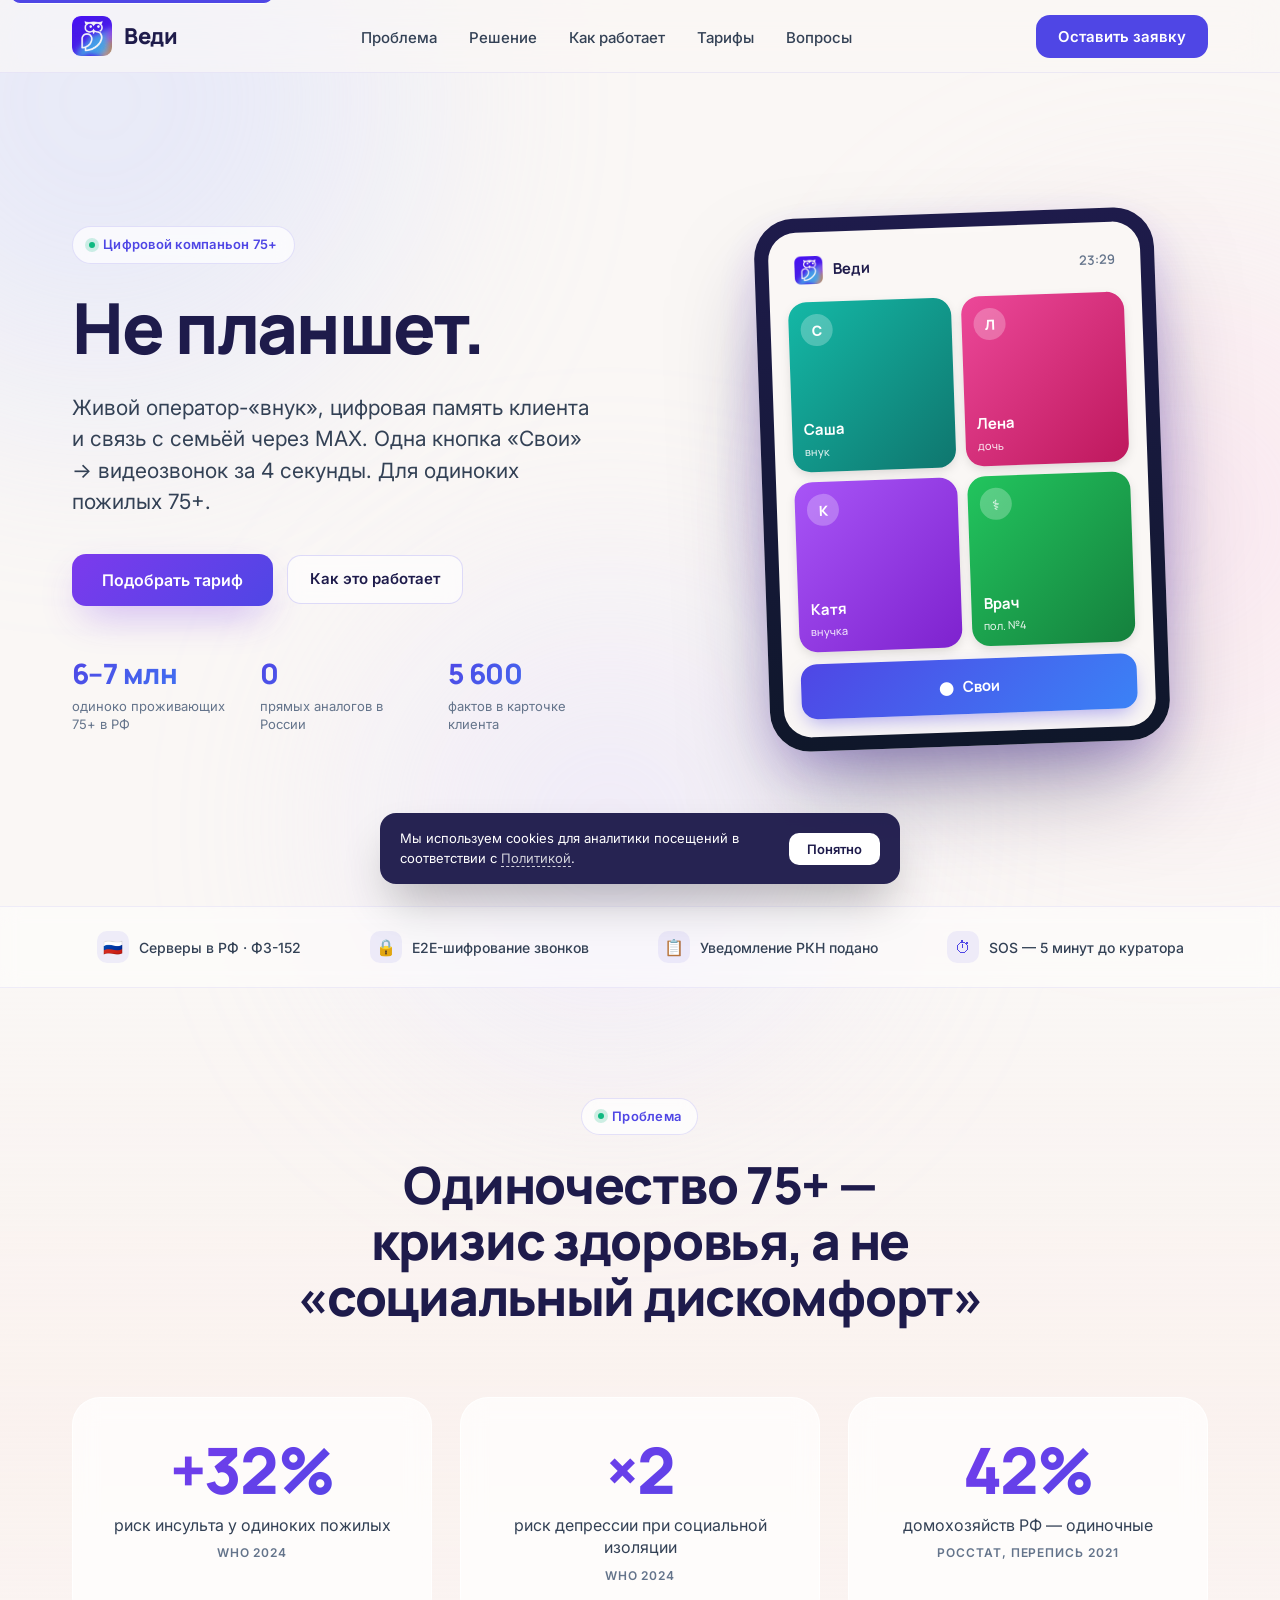
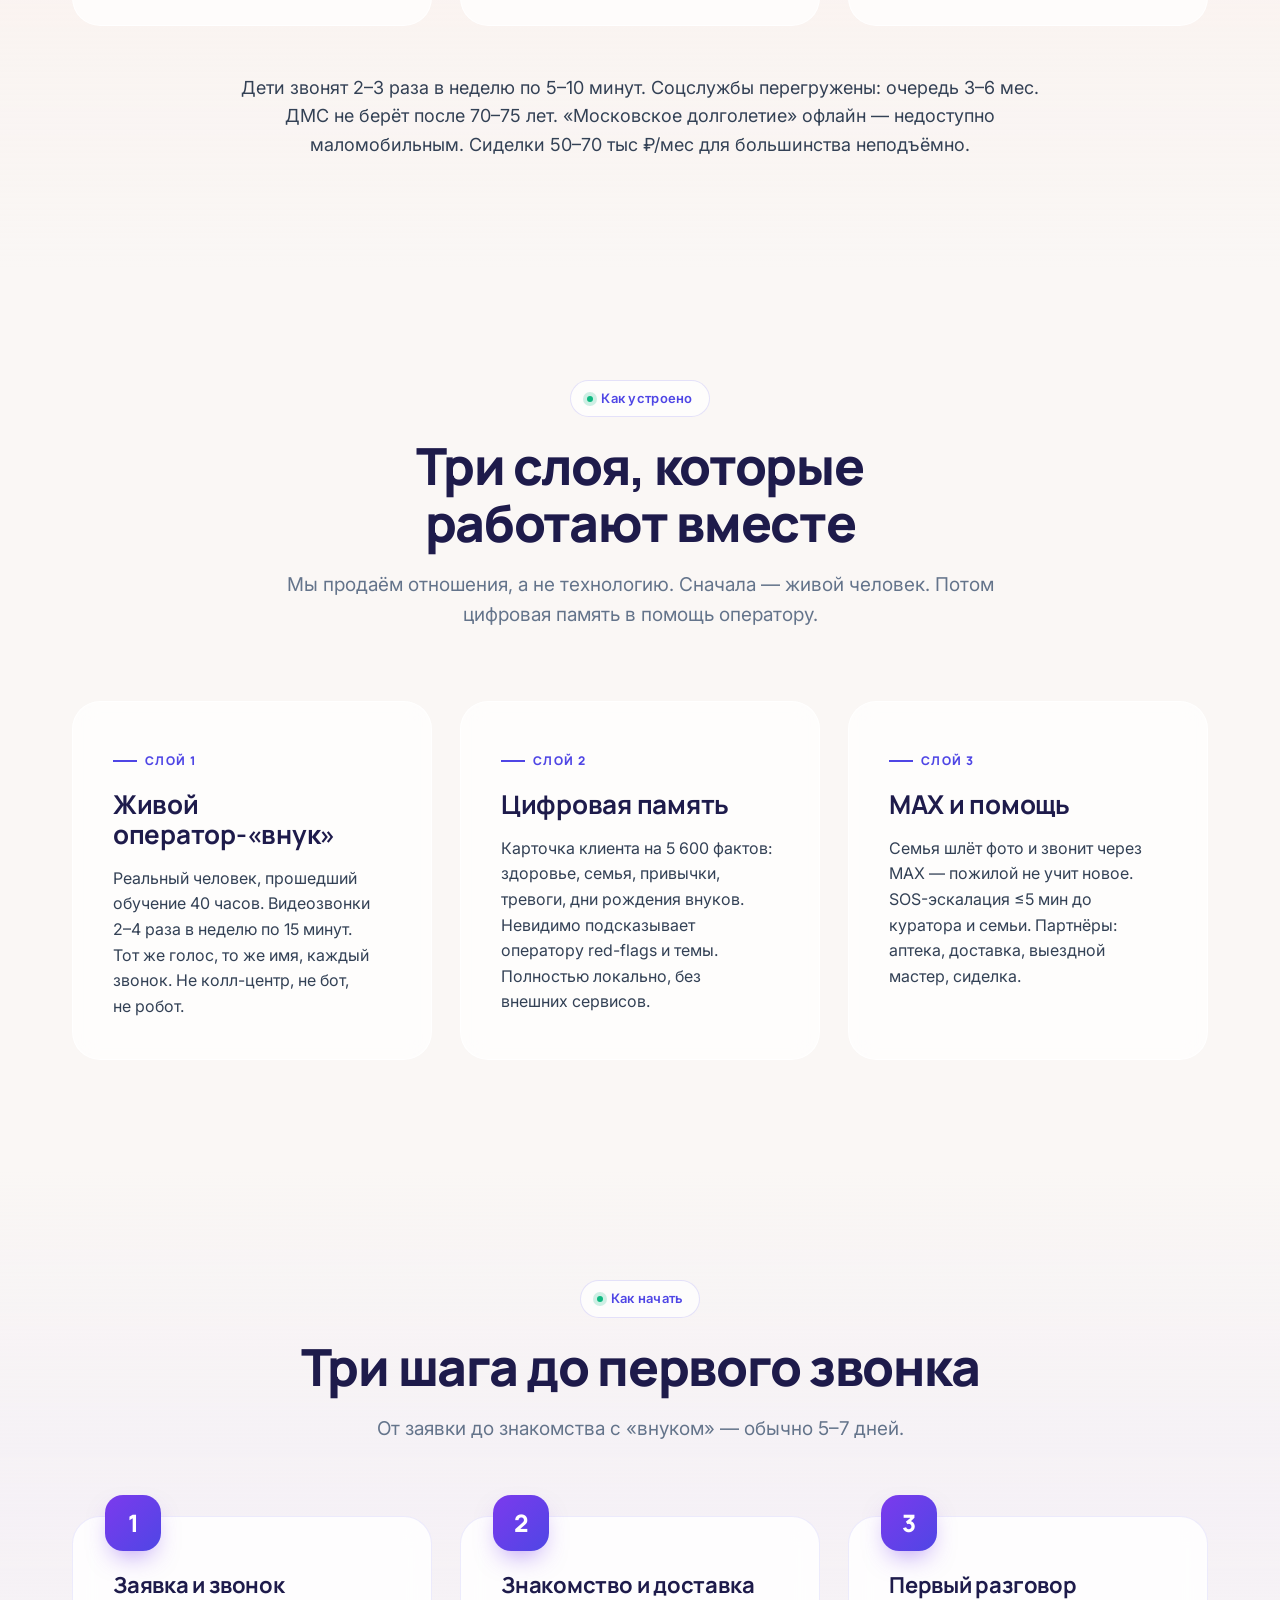
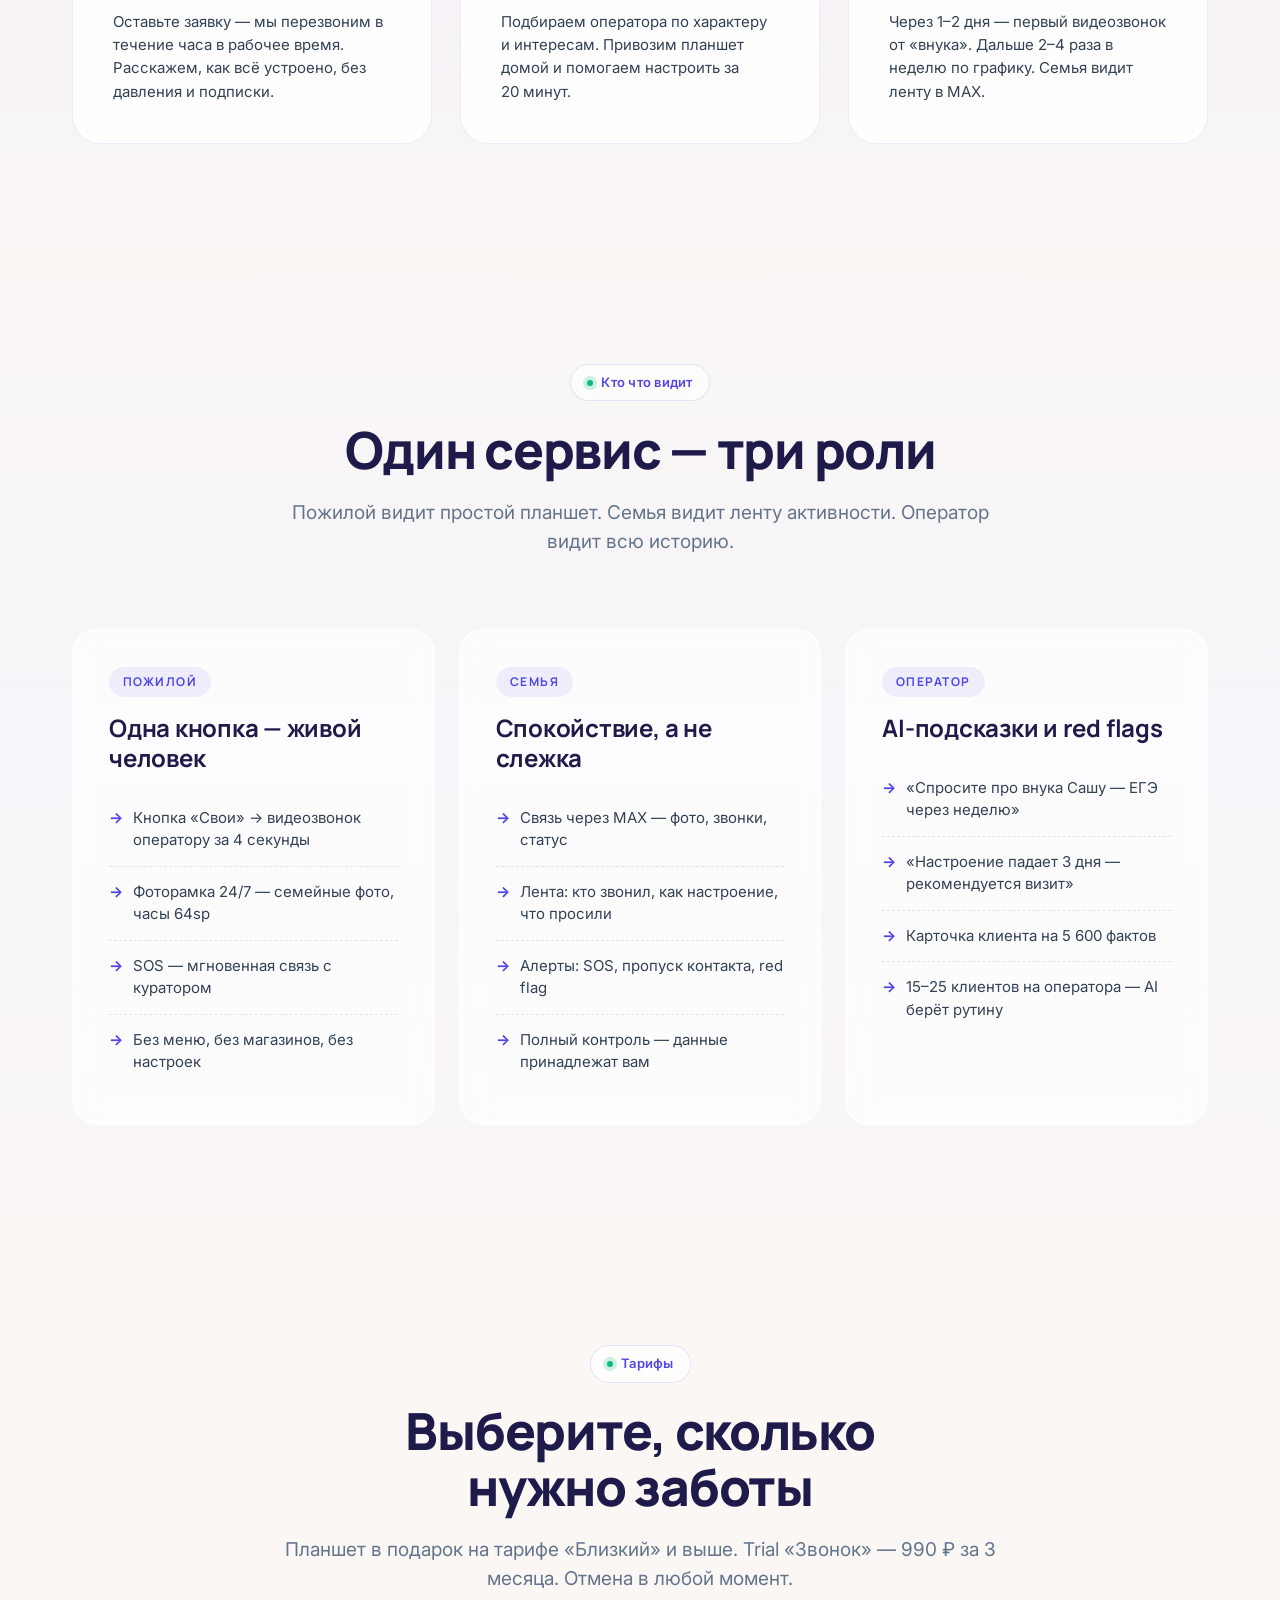
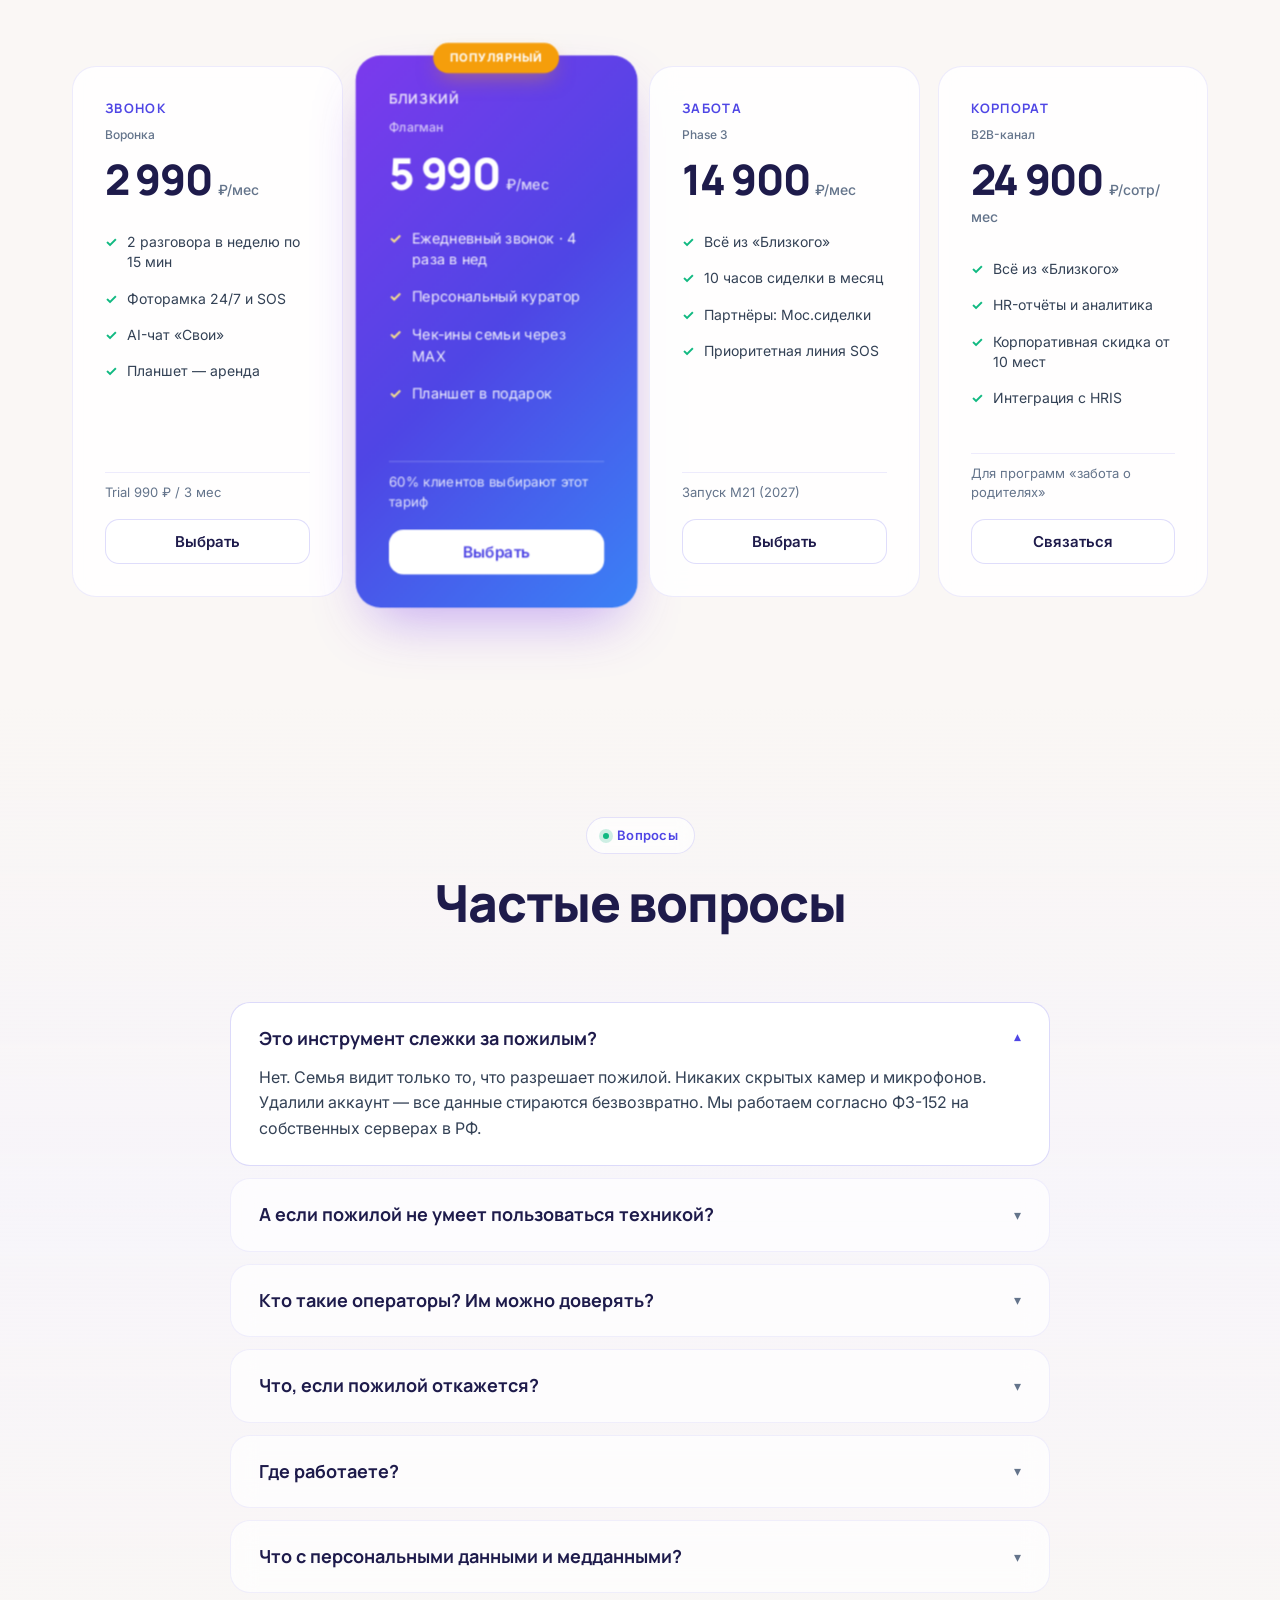
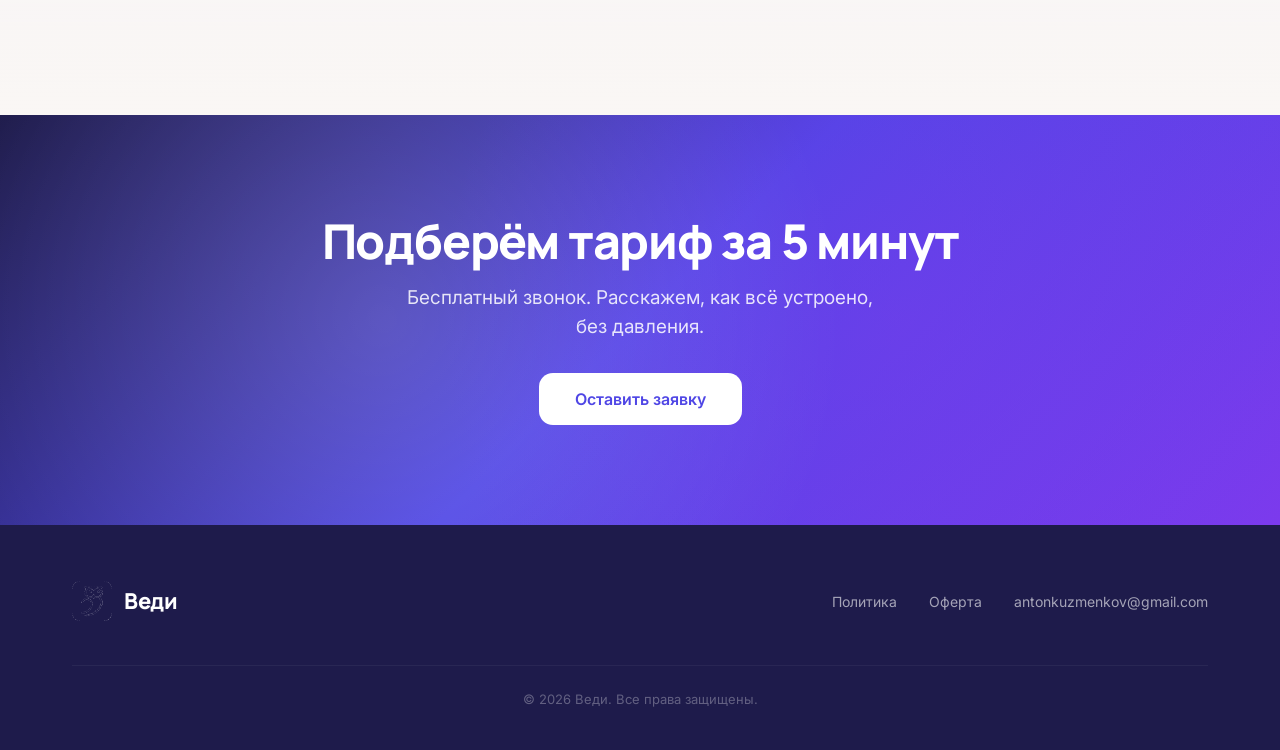
==== commit 29f99576: "feat: bind to moyvedi.ru (custom domain) - canonical/og:url → https://moyvedi.ru - sitemap, robots, " ====
--- a/index.html
+++ b/index.html
@@ -9,7 +9,7 @@
 <meta name="keywords" content="одиночество пожилых, цифровой компаньон, забота 75+, операторы видеозвонки, MAX мессенджер, ФЗ-152">
 <meta name="author" content="Веди">
 <meta name="robots" content="index, follow">
-<link rel="canonical" href="https://vedi.app/">
+<link rel="canonical" href="https://moyvedi.ru/">
 
 <!-- Open Graph -->
 <meta property="og:type" content="website">
@@ -17,14 +17,14 @@
 <meta property="og:site_name" content="Веди">
 <meta property="og:title" content="Веди — лекарство от одиночества">
 <meta property="og:description" content="Цифровой компаньон 75+. Живой оператор-«внук», 5 600 фактов о клиенте, связь с семьёй через MAX.">
-<meta property="og:image" content="https://vedi.app/assets/og-image.png">
-<meta property="og:url" content="https://vedi.app/">
+<meta property="og:image" content="https://moyvedi.ru/assets/og-image.png">
+<meta property="og:url" content="https://moyvedi.ru/">
 
 <!-- Twitter -->
 <meta name="twitter:card" content="summary_large_image">
 <meta name="twitter:title" content="Веди — лекарство от одиночества">
 <meta name="twitter:description" content="Цифровой компаньон 75+. Живой оператор, цифровая память, связь с семьёй.">
-<meta name="twitter:image" content="https://vedi.app/assets/og-image.png">
+<meta name="twitter:image" content="https://moyvedi.ru/assets/og-image.png">
 
 <link rel="icon" type="image/png" href="assets/owl-logo-small.png">
 <link rel="apple-touch-icon" href="assets/owl-logo-small.png">
@@ -37,8 +37,8 @@
   "@context": "https://schema.org",
   "@type": "Organization",
   "name": "Веди",
-  "url": "https://vedi.app",
-  "logo": "https://vedi.app/assets/owl-logo.png",
+  "url": "https://moyvedi.ru",
+  "logo": "https://moyvedi.ru/assets/owl-logo.png",
   "description": "Цифровой компаньон для одиноких пожилых 75+: живой оператор, цифровая память клиента, связь с семьёй через MAX.",
   "email": "antonkuzmenkov@gmail.com",
   "sameAs": [],
@@ -977,7 +977,7 @@
     // Открываем mailto как надёжный fallback
     const subject = encodeURIComponent(`Заявка Веди — ${name}${payload.plan ? ' · ' + payload.plan : ''}`);
     const body = encodeURIComponent(
-      `Имя: ${name}\nТелефон: ${phone}\nEmail: ${email || '—'}\nТариф: ${payload.plan || '—'}\n\nКомментарий:\n${payload.comment || '—'}\n\n--\nОтправлено с vedi.app`
+      `Имя: ${name}\nТелефон: ${phone}\nEmail: ${email || '—'}\nТариф: ${payload.plan || '—'}\n\nКомментарий:\n${payload.comment || '—'}\n\n--\nОтправлено с moyvedi.ru`
     );
     const mailto = `mailto:antonkuzmenkov@gmail.com?subject=${subject}&body=${body}`;
 
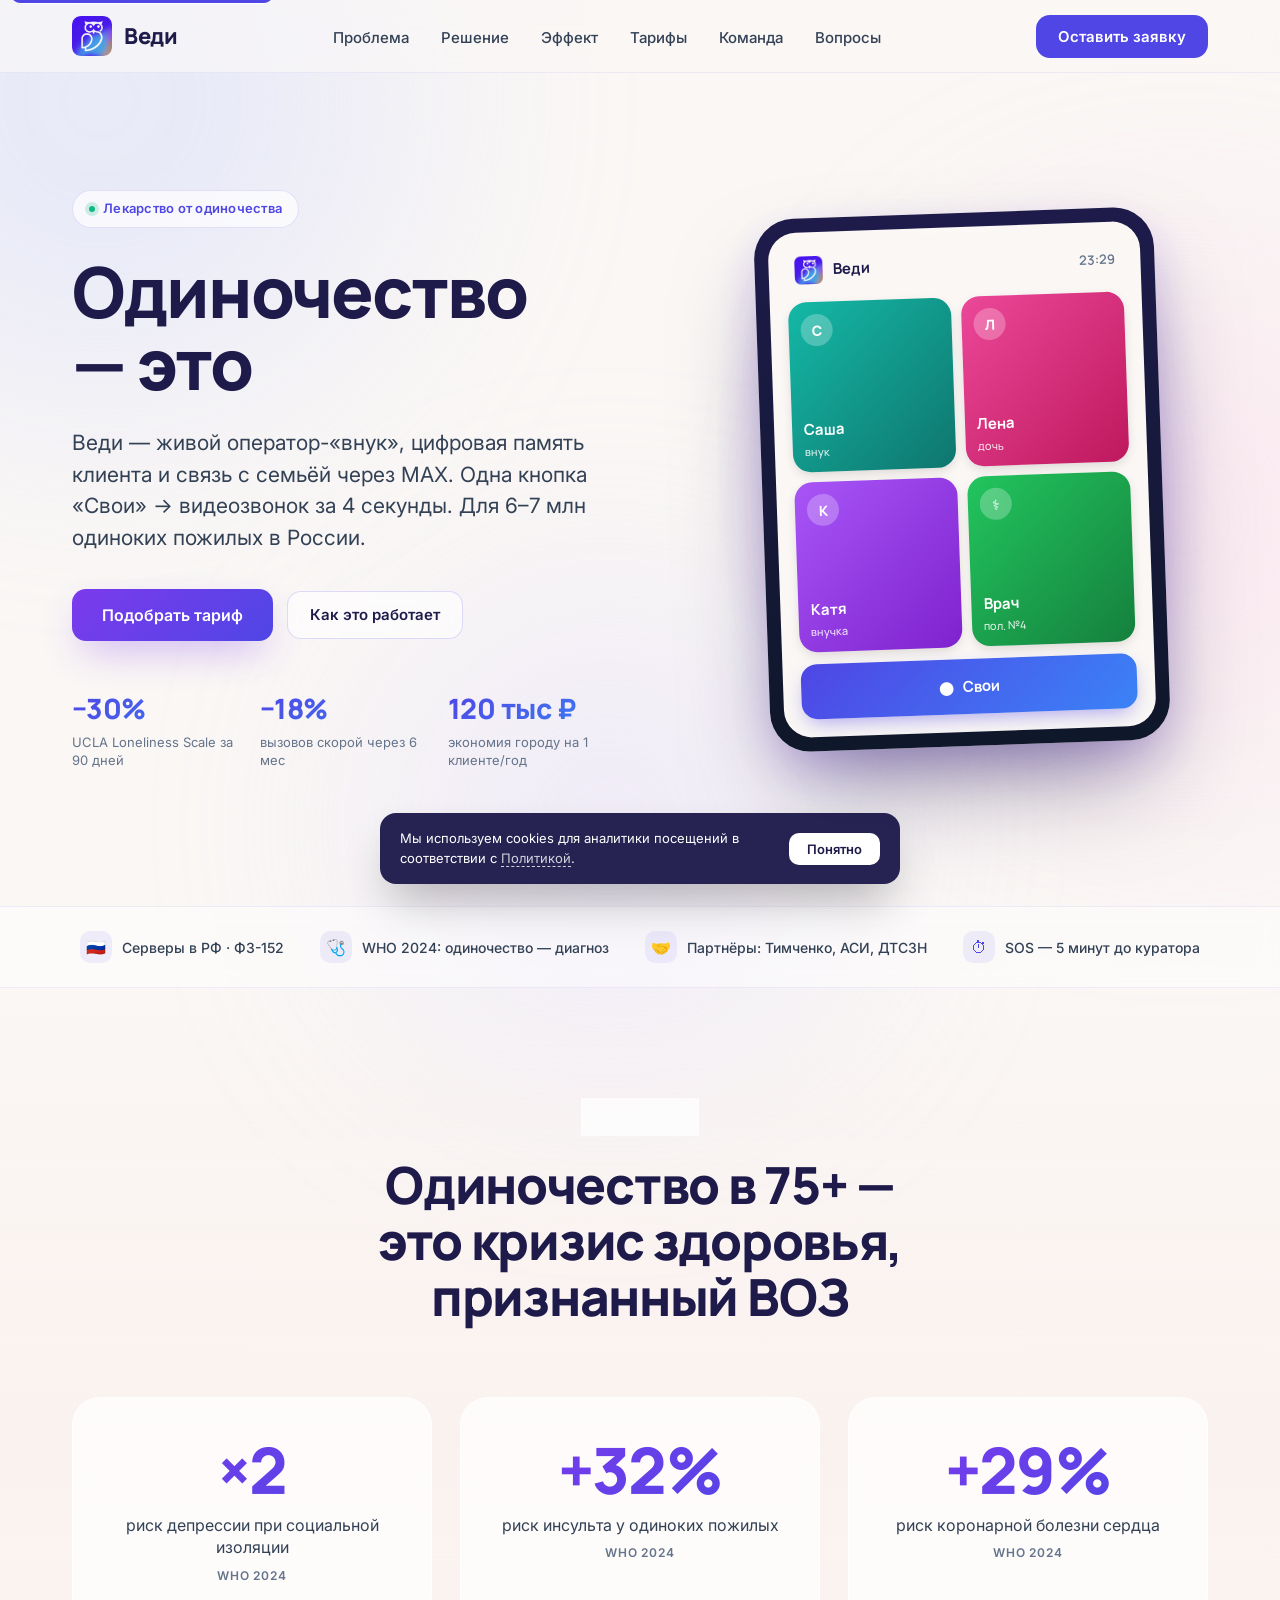
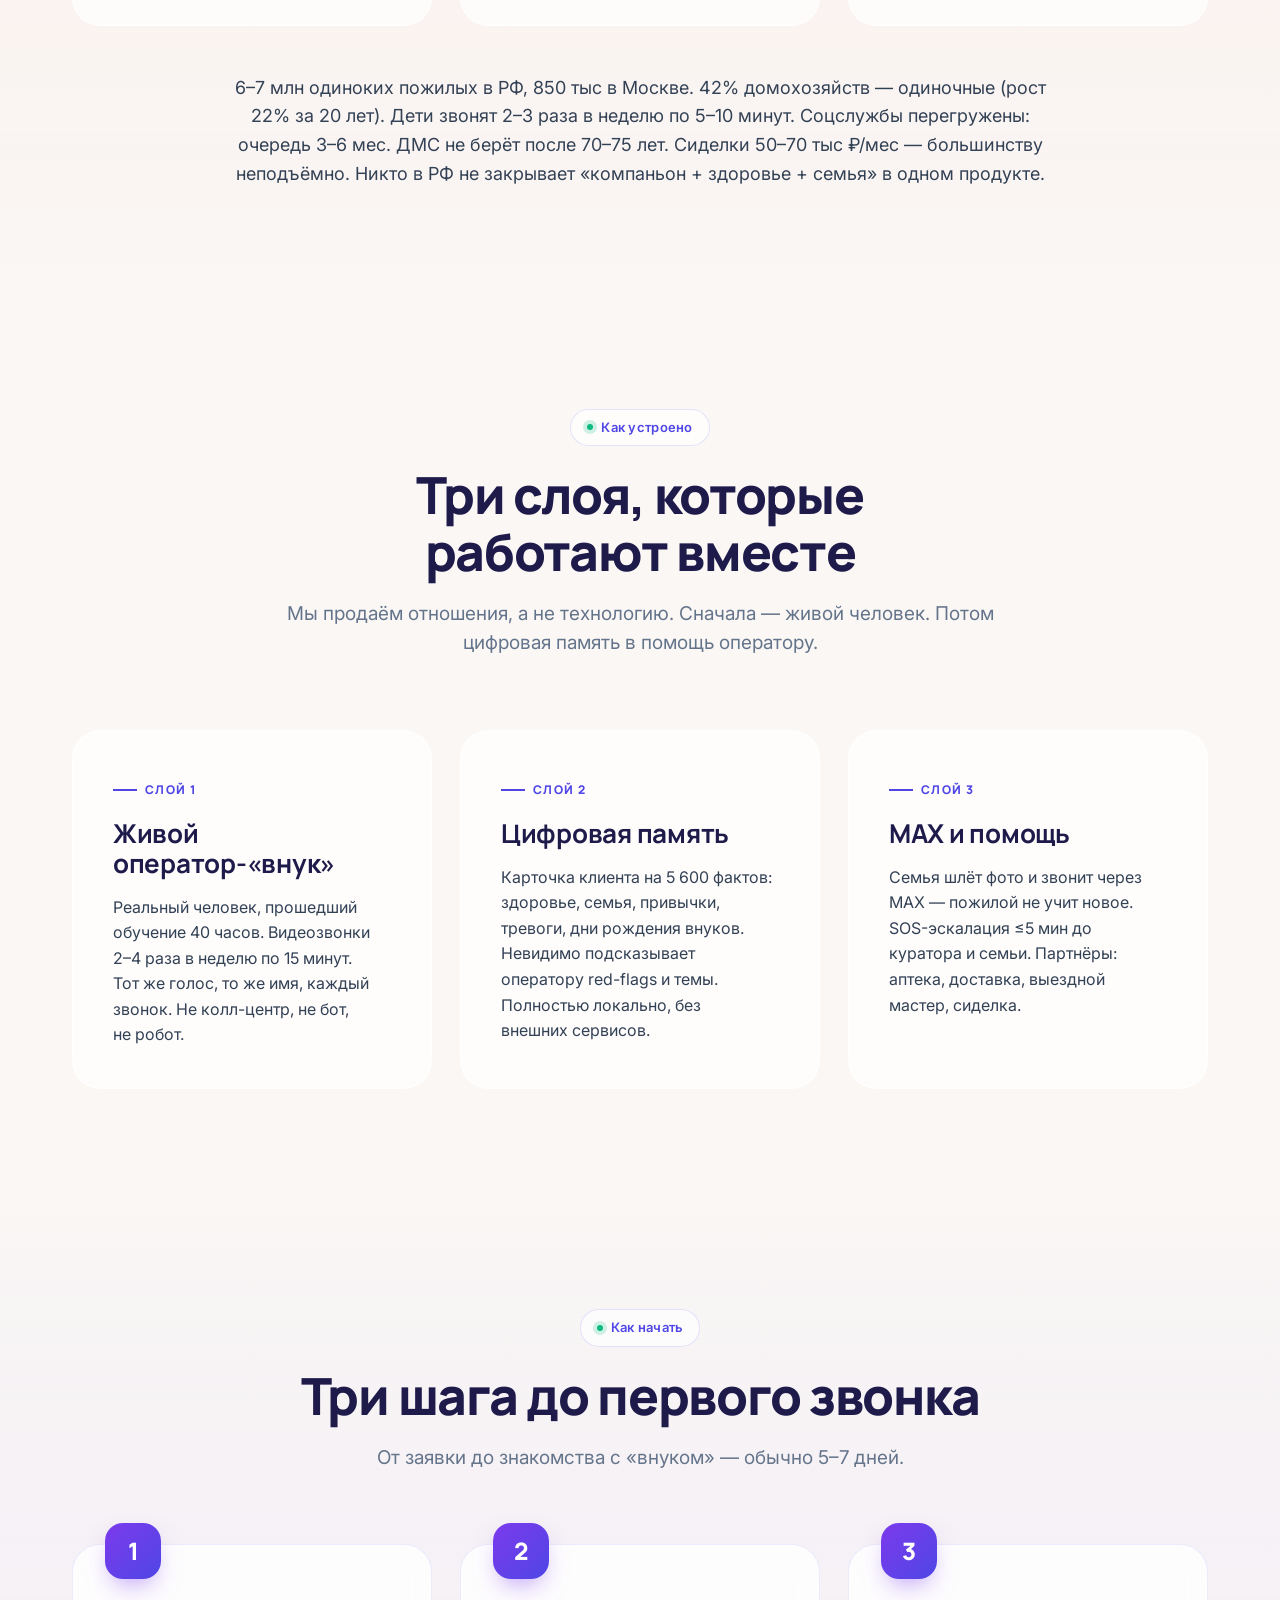
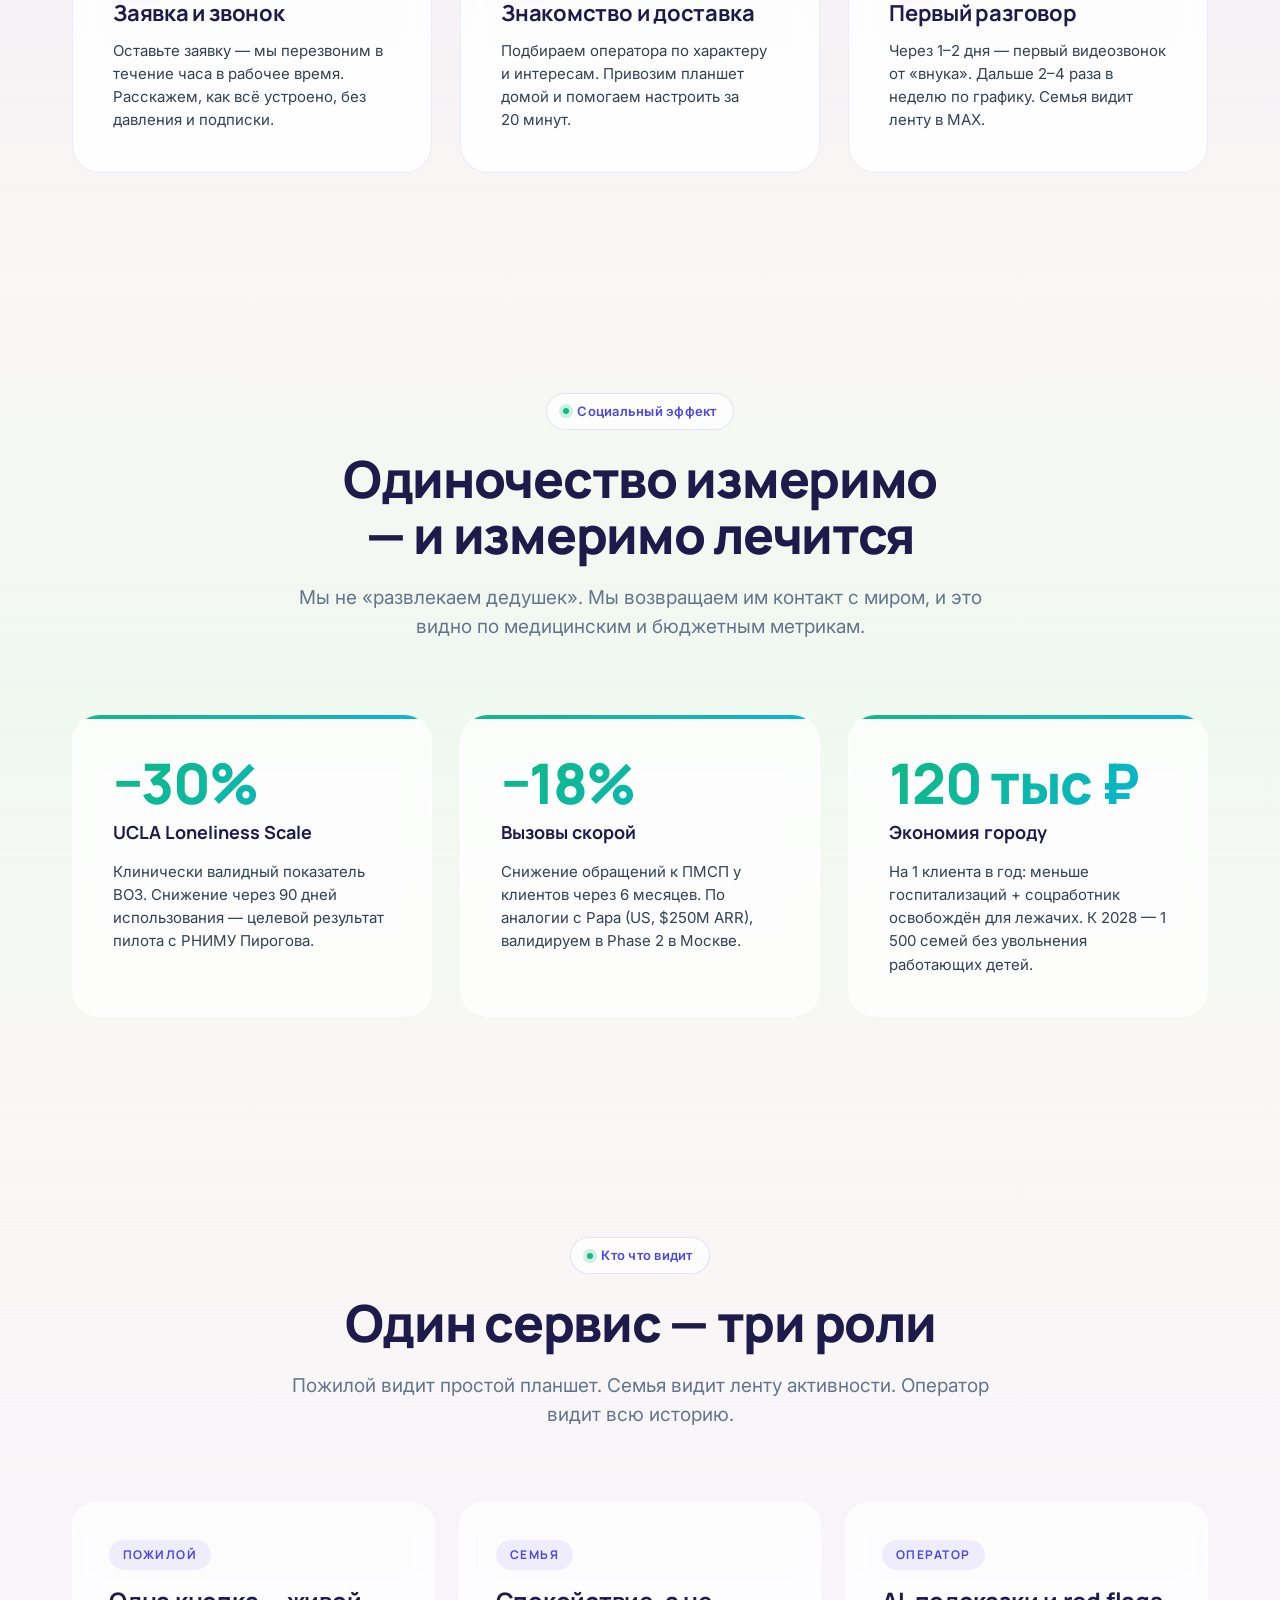
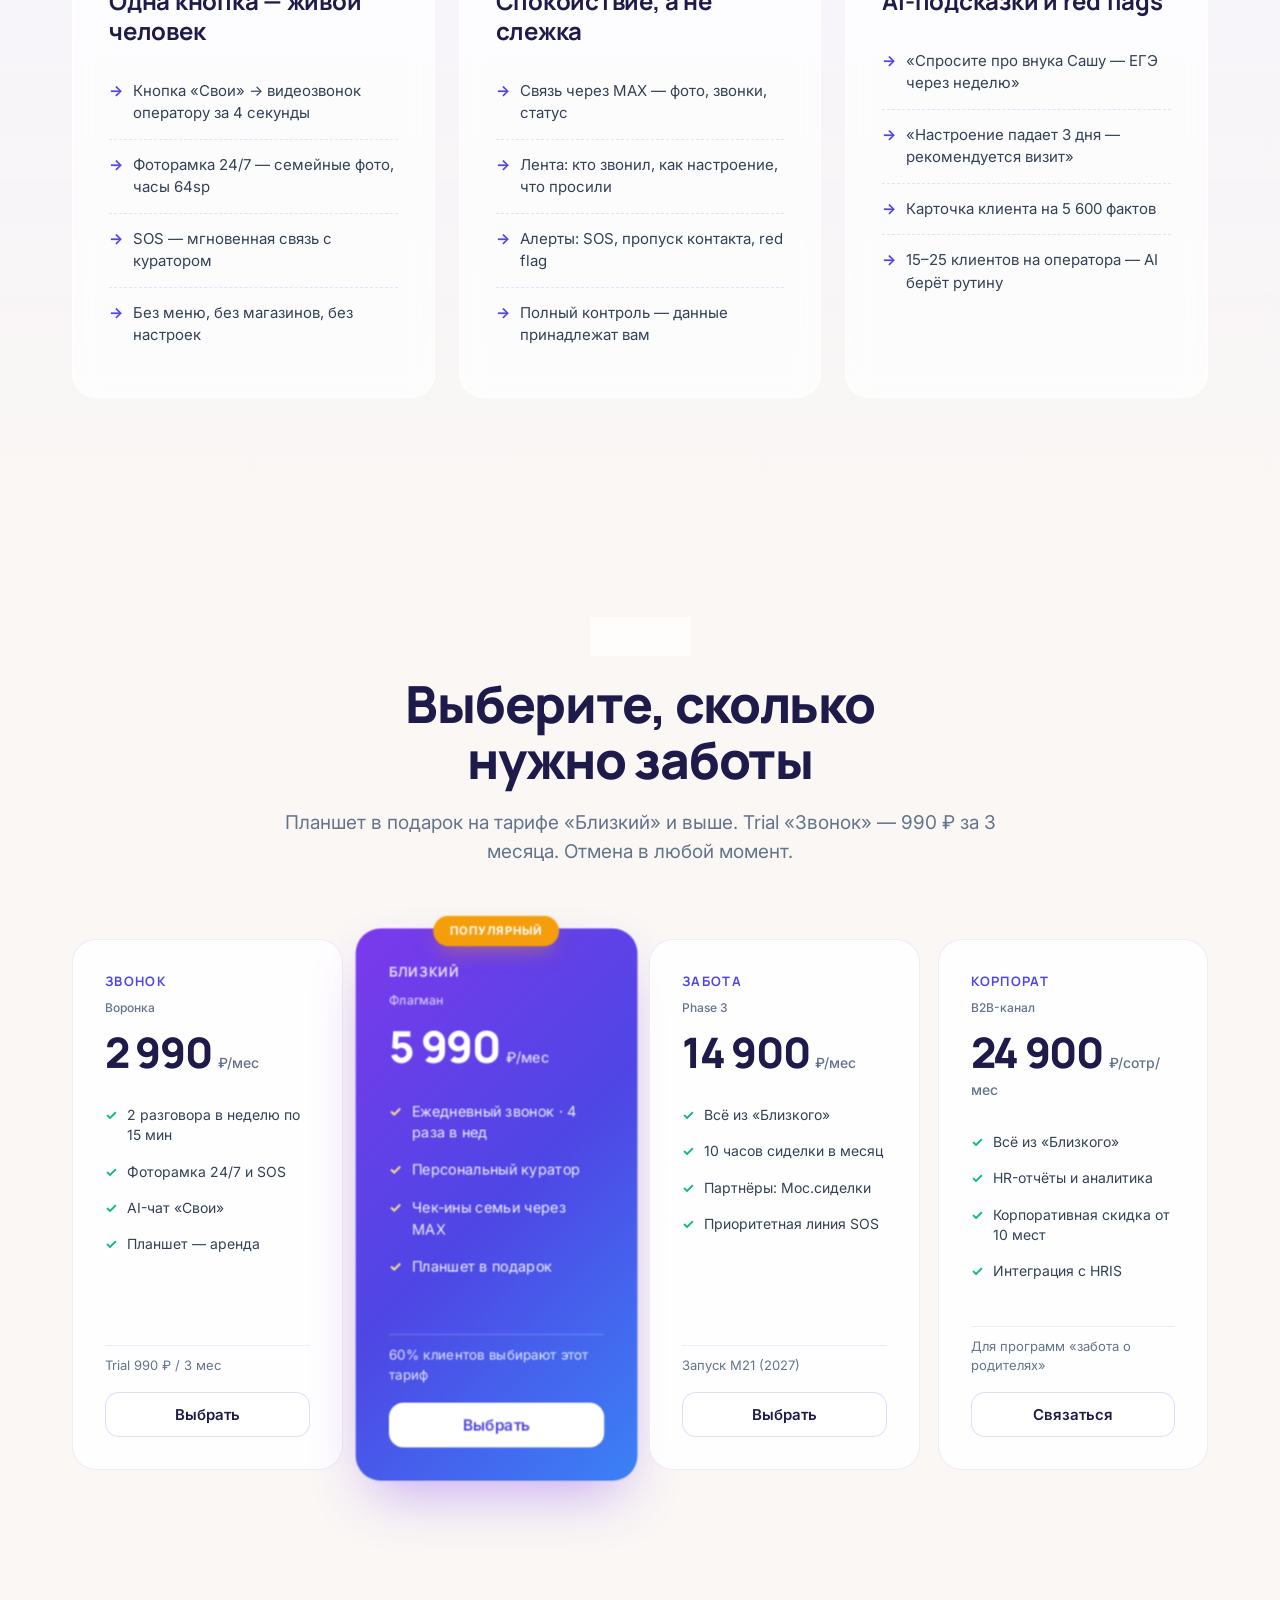
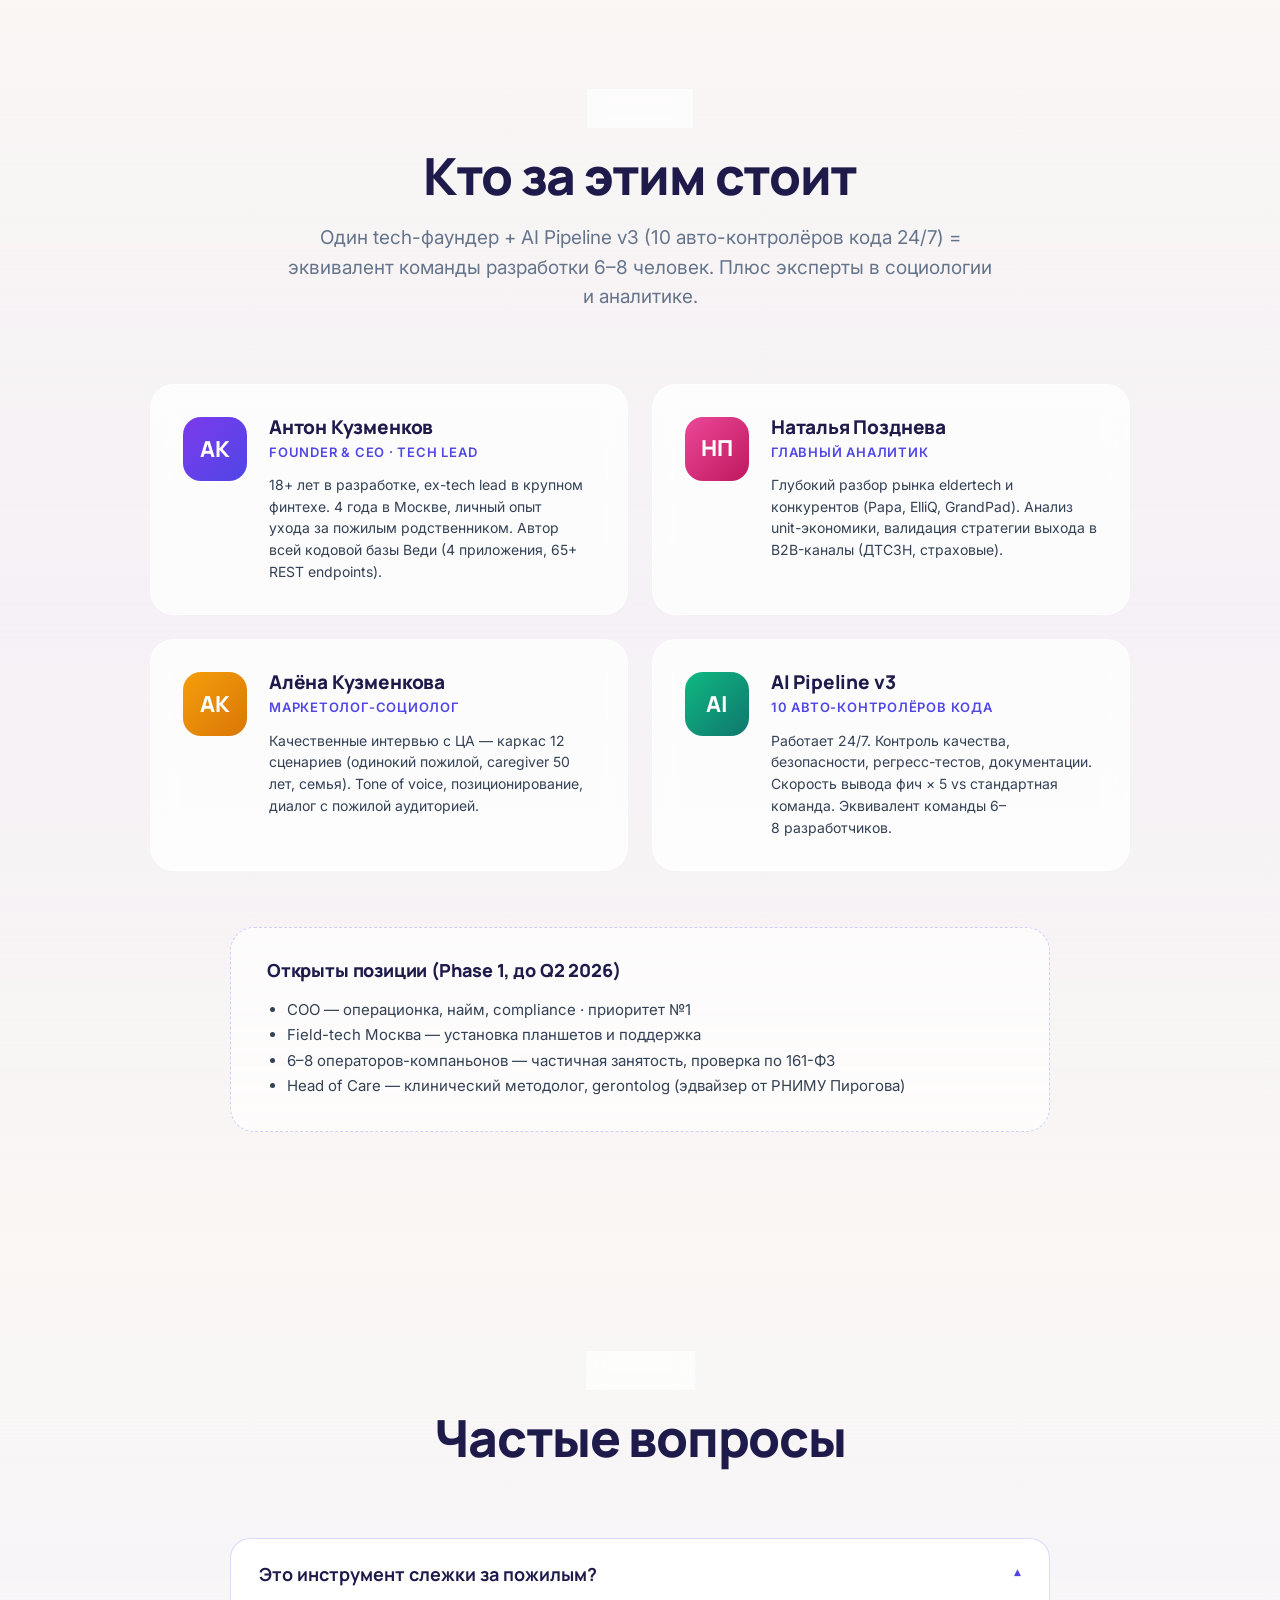
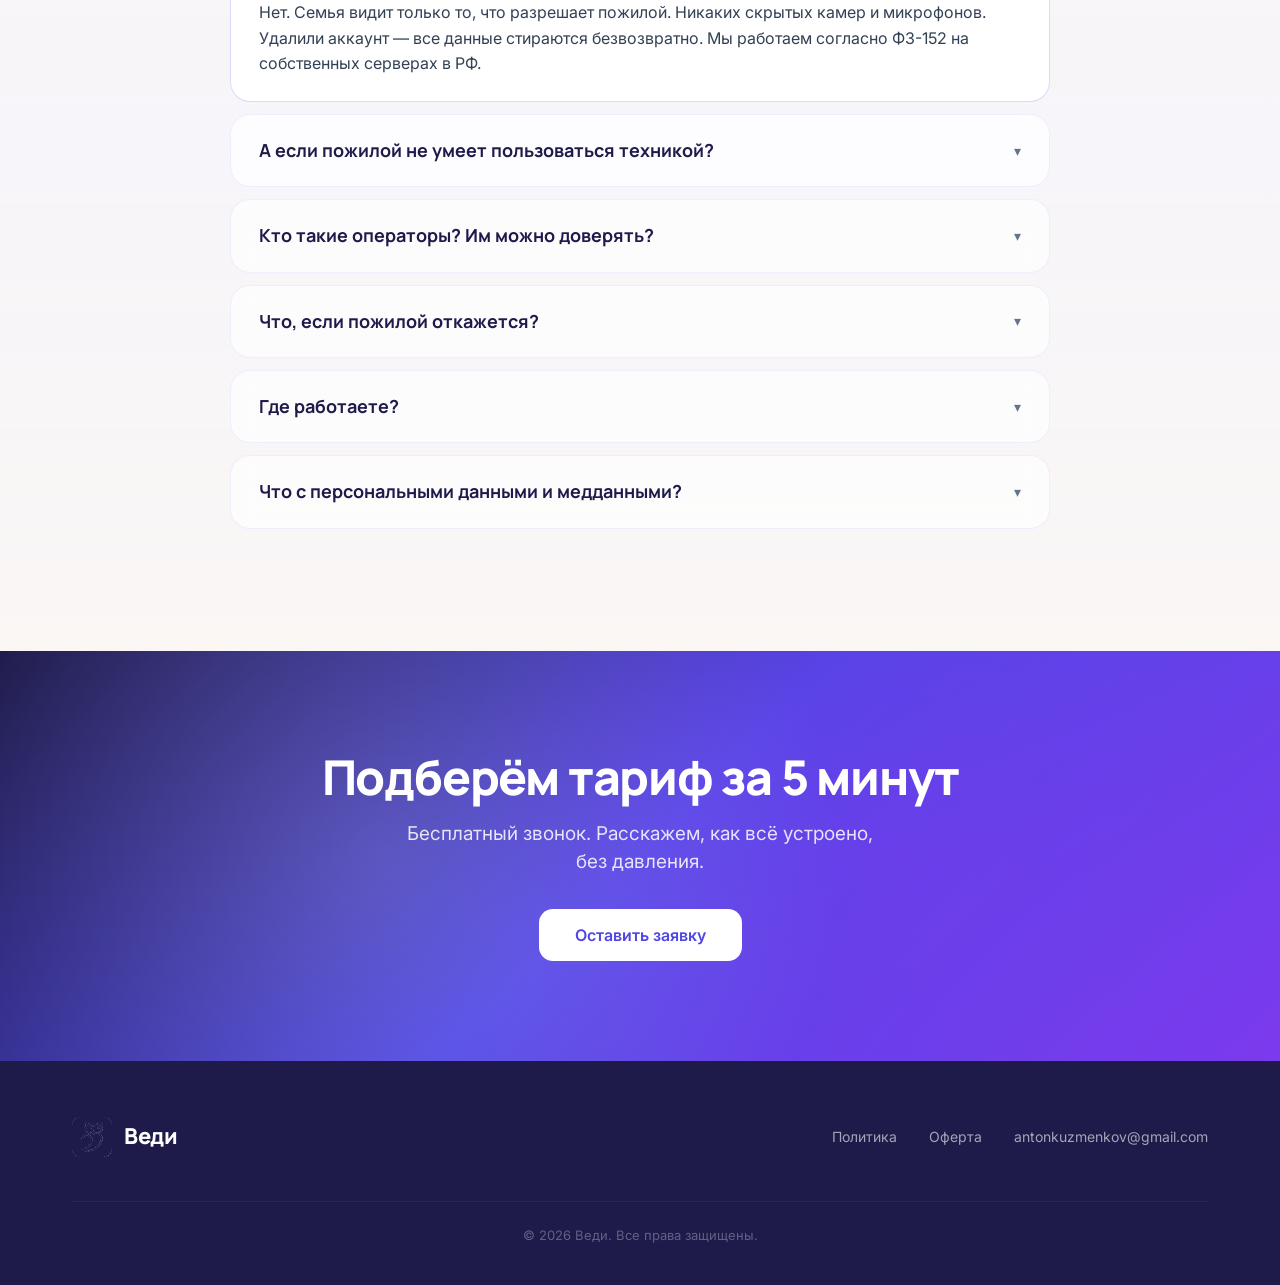
==== commit 135a0511: "feat(content): refocus on loneliness, add Impact + Team sections - Hero: «Одиночество — это лечимый " ====
--- a/index.html
+++ b/index.html
@@ -4,9 +4,9 @@
 <meta charset="utf-8">
 <meta name="viewport" content="width=device-width, initial-scale=1">
 <meta name="theme-color" content="#4F46E5">
-<title>Веди — лекарство от одиночества | Цифровой компаньон 75+</title>
-<meta name="description" content="Не планшет. Внук, который звонит каждый день. Живой оператор, цифровая память клиента и связь с семьёй через MAX. Для одиноких пожилых 75+.">
-<meta name="keywords" content="одиночество пожилых, цифровой компаньон, забота 75+, операторы видеозвонки, MAX мессенджер, ФЗ-152">
+<title>Веди — лекарство от одиночества | WHO 2024: одиночество как диагноз</title>
+<meta name="description" content="Одиночество в 75+ — кризис здоровья, признанный ВОЗ: ×2 депрессия, +32% инсульт, +29% коронарная болезнь. Веди — живой оператор-«внук», карточка из 5 600 фактов, связь с семьёй через MAX.">
+<meta name="keywords" content="одиночество пожилых, лечение одиночества, UCLA Loneliness Scale, цифровой компаньон, eldertech РФ, WHO Social Connection">
 <meta name="author" content="Веди">
 <meta name="robots" content="index, follow">
 <link rel="canonical" href="https://moyvedi.ru/">
@@ -334,6 +334,57 @@
   .tariff.popular .btn { background: #fff; color: var(--indigo-600); }
   .tariff.popular .btn:hover { background: rgba(255,255,255,0.92); transform: translateY(-2px); }
 
+  /* Impact section */
+  .impact-bg { background: linear-gradient(180deg, transparent 0%, rgba(220,252,231,0.35) 50%, transparent 100%); }
+  .impact-grid { display: grid; grid-template-columns: repeat(3, 1fr); gap: 28px; }
+  .impact-card {
+    background: rgba(255,255,255,0.75); backdrop-filter: blur(12px);
+    border: 1px solid rgba(255,255,255,0.85); border-radius: 28px; padding: 40px;
+    transition: all 0.3s; position: relative; overflow: hidden;
+  }
+  .impact-card::before {
+    content: ''; position: absolute; top: 0; left: 0; right: 0; height: 4px;
+    background: linear-gradient(90deg, #10B981 0%, #14B8A6 50%, #06B6D4 100%);
+  }
+  .impact-card:hover { transform: translateY(-6px); box-shadow: 0 30px 60px -16px rgba(16,185,129,0.22); }
+  .impact-card .v {
+    font-family: var(--font-display); font-weight: 800; font-size: 56px;
+    background: linear-gradient(135deg, #10B981 0%, #06B6D4 100%); -webkit-background-clip: text; background-clip: text; color: transparent;
+    letter-spacing: -0.03em; line-height: 1; margin-bottom: 8px;
+  }
+  .impact-card .l { font-family: var(--font-display); font-weight: 700; color: var(--indigo-950); font-size: 18px; margin-bottom: 14px; }
+  .impact-card p { font-size: 15px; color: var(--fg-2); line-height: 1.55; margin: 0; }
+
+  /* Team section */
+  .team-bg { background: linear-gradient(180deg, transparent 0%, rgba(238,232,248,0.4) 50%, transparent 100%); }
+  .team-grid { display: grid; grid-template-columns: repeat(2, 1fr); gap: 24px; max-width: 980px; margin: 0 auto; }
+  .member {
+    background: rgba(255,255,255,0.78); backdrop-filter: blur(12px);
+    border: 1px solid rgba(255,255,255,0.85); border-radius: 24px; padding: 32px;
+    display: flex; gap: 22px; align-items: flex-start; transition: all 0.25s;
+  }
+  .member:hover { transform: translateY(-4px); border-color: rgba(79,70,229,0.18); box-shadow: 0 20px 40px -16px rgba(79,70,229,0.18); }
+  .member .ava {
+    width: 64px; height: 64px; border-radius: 18px; flex-shrink: 0;
+    display: flex; align-items: center; justify-content: center;
+    font-family: var(--font-display); font-weight: 800; font-size: 22px; color: #fff;
+    background: linear-gradient(135deg, #7C3AED 0%, #4F46E5 100%);
+    letter-spacing: -0.02em;
+  }
+  .member:nth-child(2) .ava { background: linear-gradient(135deg, #EC4899 0%, #BE185D 100%); }
+  .member:nth-child(3) .ava { background: linear-gradient(135deg, #F59E0B 0%, #D97706 100%); }
+  .member:nth-child(4) .ava { background: linear-gradient(135deg, #10B981 0%, #0F766E 100%); }
+  .member .info h3 { font-family: var(--font-display); font-weight: 800; color: var(--indigo-950); font-size: 19px; margin: 0 0 4px; }
+  .member .info .role { font-size: 13px; color: var(--indigo-600); text-transform: uppercase; letter-spacing: 0.06em; font-weight: 600; margin-bottom: 12px; }
+  .member .info p { font-size: 14px; color: var(--fg-2); line-height: 1.55; margin: 0; }
+  .hiring {
+    max-width: 820px; margin: 56px auto 0;
+    background: rgba(255,255,255,0.65); border-radius: 24px; padding: 32px 36px;
+    border: 1px dashed rgba(79,70,229,0.25);
+  }
+  .hiring h3 { font-family: var(--font-display); font-weight: 800; color: var(--indigo-950); font-size: 18px; margin: 0 0 16px; }
+  .hiring ul { margin: 0; padding-left: 20px; color: var(--fg-2); font-size: 15px; line-height: 1.7; }
+
   /* FAQ */
   .faq-list { max-width: 820px; margin: 0 auto; }
   .faq-item {
@@ -444,7 +495,8 @@
   @media (max-width: 960px) {
     .hero-grid { grid-template-columns: 1fr; gap: 60px; }
     .hero-meta { max-width: 100%; }
-    .three, .flows, .tariffs, .stats-grid, .steps { grid-template-columns: 1fr; }
+    .three, .flows, .tariffs, .stats-grid, .steps, .impact-grid, .team-grid { grid-template-columns: 1fr; }
+    .member { flex-direction: column; gap: 14px; }
     .tariff.popular { transform: scale(1); }
     .tariff.popular:hover { transform: translateY(-6px); }
     nav { display: none; }
@@ -482,8 +534,9 @@
       <ul>
         <li><a href="#problem">Проблема</a></li>
         <li><a href="#solution">Решение</a></li>
-        <li><a href="#how">Как работает</a></li>
+        <li><a href="#impact">Эффект</a></li>
         <li><a href="#tariffs">Тарифы</a></li>
+        <li><a href="#team">Команда</a></li>
         <li><a href="#faq">Вопросы</a></li>
       </ul>
     </nav>
@@ -496,17 +549,17 @@
 <section class="hero">
   <div class="wrap hero-grid">
     <div>
-      <span class="eyebrow" id="eyebrow-hero">Цифровой компаньон 75+</span>
-      <h1 id="hero-title">Не планшет.<br><span class="em" id="hero-accent">Внук, который звонит каждый день.</span></h1>
-      <p class="lead" id="hero-lead">Живой оператор-«внук», цифровая память клиента и связь с семьёй через MAX. Одна кнопка «Свои» → видеозвонок за 4 секунды. Для одиноких пожилых 75+.</p>
+      <span class="eyebrow" id="eyebrow-hero">Лекарство от одиночества</span>
+      <h1 id="hero-title">Одиночество — это<br><span class="em" id="hero-accent">лечимый недуг.</span></h1>
+      <p class="lead" id="hero-lead">Веди — живой оператор-«внук», цифровая память клиента и связь с семьёй через MAX. Одна кнопка «Свои» → видеозвонок за 4 секунды. Для 6–7 млн одиноких пожилых в России.</p>
       <div class="hero-ctas">
         <button class="btn btn-gradient" data-open-modal>Подобрать тариф</button>
         <a href="#how" class="btn btn-ghost">Как это работает</a>
       </div>
       <div class="hero-meta" id="hero-metrics">
-        <div><b>6–7 млн</b>одиноко проживающих 75+ в РФ</div>
-        <div><b>0</b>прямых аналогов в России</div>
-        <div><b>5 600</b>фактов в карточке клиента</div>
+        <div><b>−30%</b>UCLA Loneliness Scale за 90 дней</div>
+        <div><b>−18%</b>вызовов скорой через 6 мес</div>
+        <div><b>120 тыс ₽</b>экономия городу на 1 клиенте/год</div>
       </div>
     </div>
     <div>
@@ -537,8 +590,8 @@
 <section class="trust-strip" aria-label="Доверие и безопасность">
   <div class="wrap">
     <div class="trust-pill"><span class="ico">🇷🇺</span>Серверы в РФ · ФЗ-152</div>
-    <div class="trust-pill"><span class="ico">🔒</span>E2E-шифрование звонков</div>
-    <div class="trust-pill"><span class="ico">📋</span>Уведомление РКН подано</div>
+    <div class="trust-pill"><span class="ico">🩺</span>WHO 2024: одиночество — диагноз</div>
+    <div class="trust-pill"><span class="ico">🤝</span>Партнёры: Тимченко, АСИ, ДТСЗН</div>
     <div class="trust-pill"><span class="ico">⏱</span>SOS — 5 минут до куратора</div>
   </div>
 </section>
@@ -547,26 +600,26 @@
   <div class="wrap">
     <div class="section-head reveal">
       <span class="eyebrow" id="eyebrow-problem">Проблема</span>
-      <h2 id="problem-title">Одиночество 75+ — кризис здоровья, а не «социальный дискомфорт»</h2>
+      <h2 id="problem-title">Одиночество в 75+ — это кризис здоровья, признанный ВОЗ</h2>
     </div>
     <div class="stats-grid reveal" id="problem-stats">
+      <div class="stat-card">
+        <div class="v">×2</div>
+        <div class="l">риск депрессии при социальной изоляции</div>
+        <div class="s">WHO 2024</div>
+      </div>
       <div class="stat-card">
         <div class="v">+32%</div>
         <div class="l">риск инсульта у одиноких пожилых</div>
         <div class="s">WHO 2024</div>
       </div>
       <div class="stat-card">
-        <div class="v">×2</div>
-        <div class="l">риск депрессии при социальной изоляции</div>
+        <div class="v">+29%</div>
+        <div class="l">риск коронарной болезни сердца</div>
         <div class="s">WHO 2024</div>
       </div>
-      <div class="stat-card">
-        <div class="v">42%</div>
-        <div class="l">домохозяйств РФ — одиночные</div>
-        <div class="s">Росстат, перепись 2021</div>
-      </div>
-    </div>
-    <p class="problem-summary reveal" id="problem-summary">Дети звонят 2–3 раза в неделю по 5–10 минут. Соцслужбы перегружены: очередь 3–6 мес. ДМС не берёт после 70–75 лет. «Московское долголетие» офлайн — недоступно маломобильным. Сиделки 50–70 тыс ₽/мес для большинства неподъёмно.</p>
+    </div>
+    <p class="problem-summary reveal" id="problem-summary">6–7 млн одиноких пожилых в РФ, 850 тыс в Москве. 42% домохозяйств — одиночные (рост 22% за 20 лет). Дети звонят 2–3 раза в неделю по 5–10 минут. Соцслужбы перегружены: очередь 3–6 мес. ДМС не берёт после 70–75 лет. Сиделки 50–70 тыс ₽/мес — большинству неподъёмно. Никто в РФ не закрывает «компаньон + здоровье + семья» в одном продукте.</p>
   </div>
 </section>
 
@@ -619,6 +672,33 @@
         <div class="num">3</div>
         <h3>Первый разговор</h3>
         <p>Через 1–2 дня — первый видеозвонок от «внука». Дальше 2–4 раза в неделю по графику. Семья видит ленту в MAX.</p>
+      </div>
+    </div>
+  </div>
+</section>
+
+<section id="impact" class="impact-bg">
+  <div class="wrap">
+    <div class="section-head reveal">
+      <span class="eyebrow" id="eyebrow-impact">Социальный эффект</span>
+      <h2 id="impact-title">Одиночество измеримо — и измеримо лечится</h2>
+      <p id="impact-lead">Мы не «развлекаем дедушек». Мы возвращаем им контакт с миром, и это видно по медицинским и бюджетным метрикам.</p>
+    </div>
+    <div class="impact-grid reveal" id="impact-grid">
+      <div class="impact-card">
+        <div class="v">−30%</div>
+        <div class="l">UCLA Loneliness Scale</div>
+        <p>Клинически валидный показатель ВОЗ. Снижение через 90 дней использования — целевой результат пилота с РНИМУ Пирогова.</p>
+      </div>
+      <div class="impact-card">
+        <div class="v">−18%</div>
+        <div class="l">Вызовы скорой</div>
+        <p>Снижение обращений к ПМСП у клиентов через 6 месяцев. По аналогии с Papa (US, $250M ARR), валидируем в Phase 2 в Москве.</p>
+      </div>
+      <div class="impact-card">
+        <div class="v">120 тыс ₽</div>
+        <div class="l">Экономия городу</div>
+        <p>На 1 клиента в год: меньше госпитализаций + соцработник освобождён для лежачих. К 2028 — 1 500 семей без увольнения работающих детей.</p>
       </div>
     </div>
   </div>
@@ -727,6 +807,59 @@
         <div class="tariff-trial">Для программ «забота о родителях»</div>
         <button class="btn btn-ghost" data-open-modal data-plan="Корпорат" style="margin-top: 16px;">Связаться</button>
       </div>
+    </div>
+  </div>
+</section>
+
+<section id="team" class="team-bg">
+  <div class="wrap">
+    <div class="section-head reveal">
+      <span class="eyebrow" id="eyebrow-team">Команда</span>
+      <h2 id="team-title">Кто за этим стоит</h2>
+      <p id="team-lead">Один tech-фаундер + AI Pipeline v3 (10 авто-контролёров кода 24/7) = эквивалент команды разработки 6–8 человек. Плюс эксперты в социологии и аналитике.</p>
+    </div>
+    <div class="team-grid reveal" id="team-grid">
+      <div class="member">
+        <div class="ava">АК</div>
+        <div class="info">
+          <h3>Антон Кузменков</h3>
+          <div class="role">Founder &amp; CEO · Tech Lead</div>
+          <p>18+ лет в разработке, ex-tech lead в крупном финтехе. 4 года в Москве, личный опыт ухода за пожилым родственником. Автор всей кодовой базы Веди (4 приложения, 65+ REST endpoints).</p>
+        </div>
+      </div>
+      <div class="member">
+        <div class="ava">НП</div>
+        <div class="info">
+          <h3>Наталья Позднева</h3>
+          <div class="role">Главный аналитик</div>
+          <p>Глубокий разбор рынка eldertech и конкурентов (Papa, ElliQ, GrandPad). Анализ unit-экономики, валидация стратегии выхода в B2B-каналы (ДТСЗН, страховые).</p>
+        </div>
+      </div>
+      <div class="member">
+        <div class="ava">АК</div>
+        <div class="info">
+          <h3>Алёна Кузменкова</h3>
+          <div class="role">Маркетолог-социолог</div>
+          <p>Качественные интервью с ЦА — каркас 12 сценариев (одинокий пожилой, caregiver 50 лет, семья). Tone of voice, позиционирование, диалог с пожилой аудиторией.</p>
+        </div>
+      </div>
+      <div class="member">
+        <div class="ava">AI</div>
+        <div class="info">
+          <h3>AI Pipeline v3</h3>
+          <div class="role">10 авто-контролёров кода</div>
+          <p>Работает 24/7. Контроль качества, безопасности, регресс-тестов, документации. Скорость вывода фич × 5 vs стандартная команда. Эквивалент команды 6–8 разработчиков.</p>
+        </div>
+      </div>
+    </div>
+    <div class="hiring reveal">
+      <h3>Открыты позиции (Phase 1, до Q2 2026)</h3>
+      <ul>
+        <li>COO — операционка, найм, compliance · приоритет №1</li>
+        <li>Field-tech Москва — установка планшетов и поддержка</li>
+        <li>6–8 операторов-компаньонов — частичная занятость, проверка по 161-ФЗ</li>
+        <li>Head of Care — клинический методолог, gerontolog (эдвайзер от РНИМУ Пирогова)</li>
+      </ul>
     </div>
   </div>
 </section>
